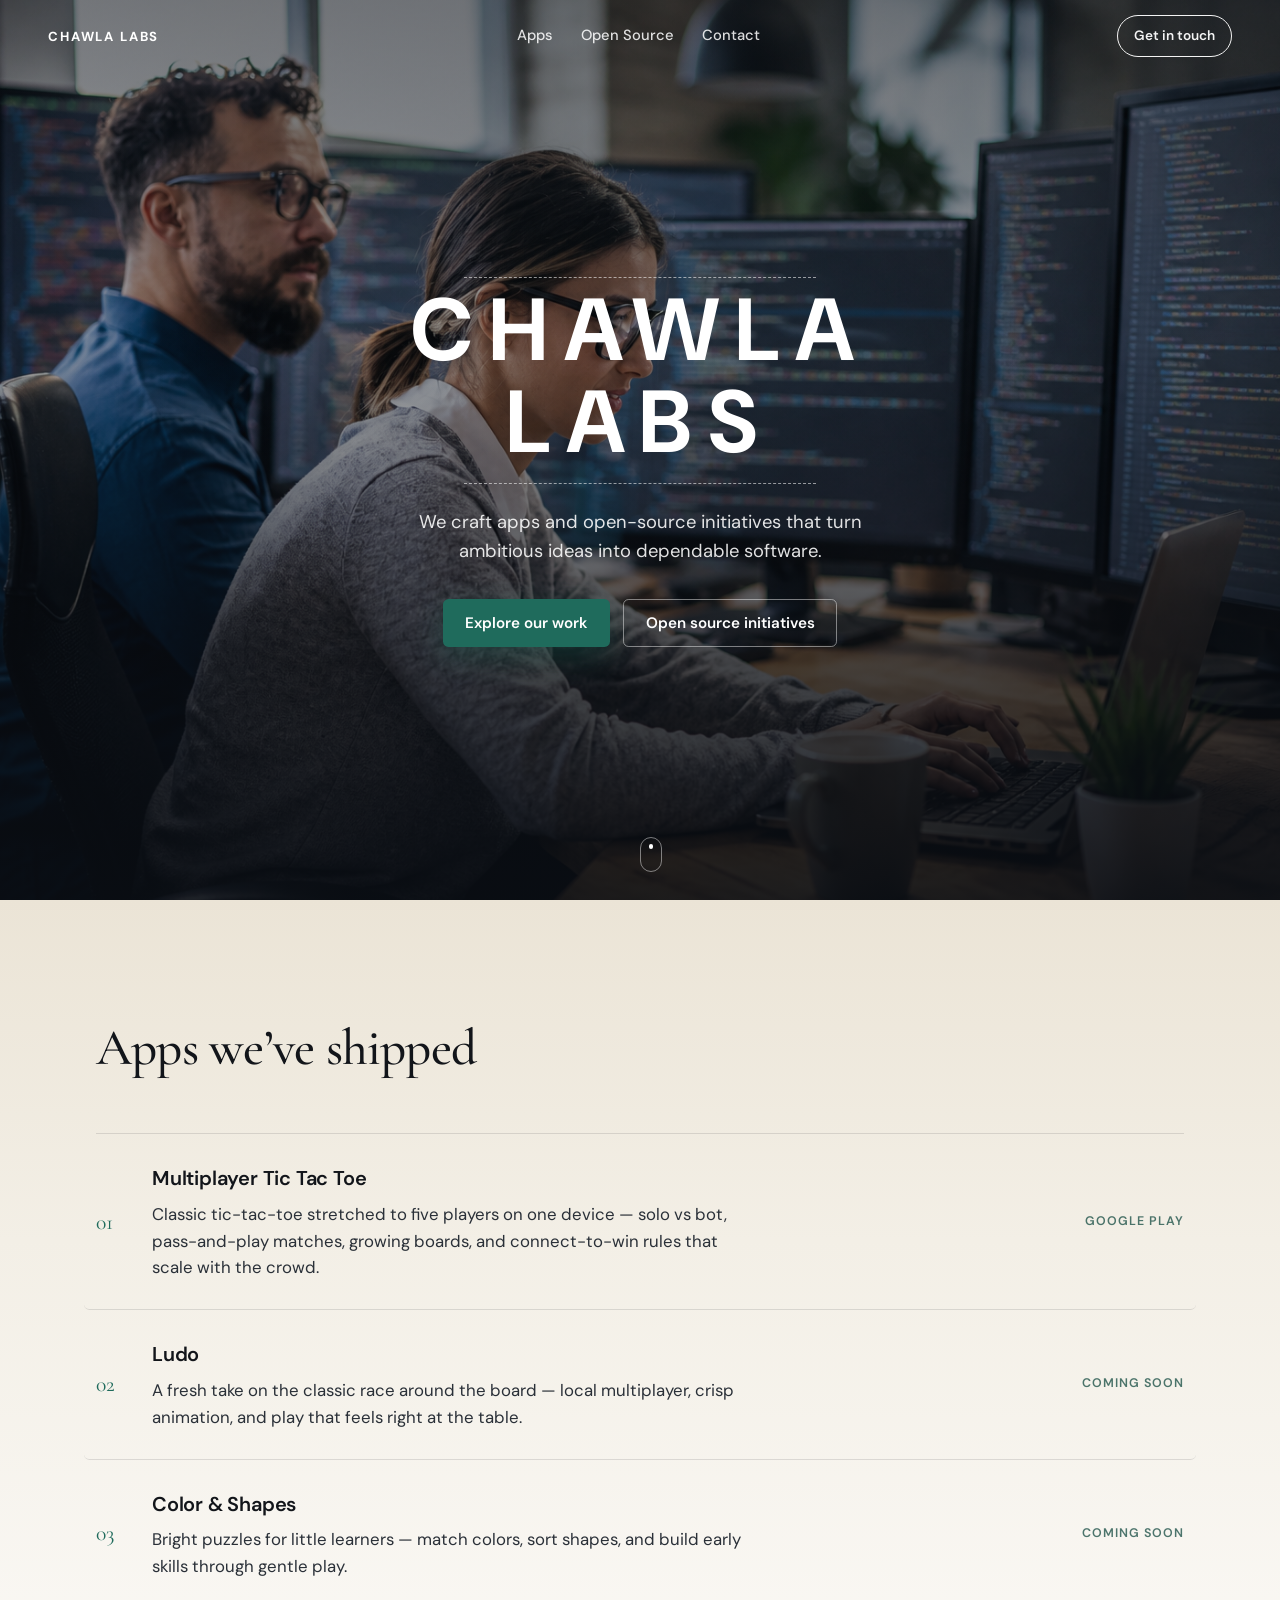
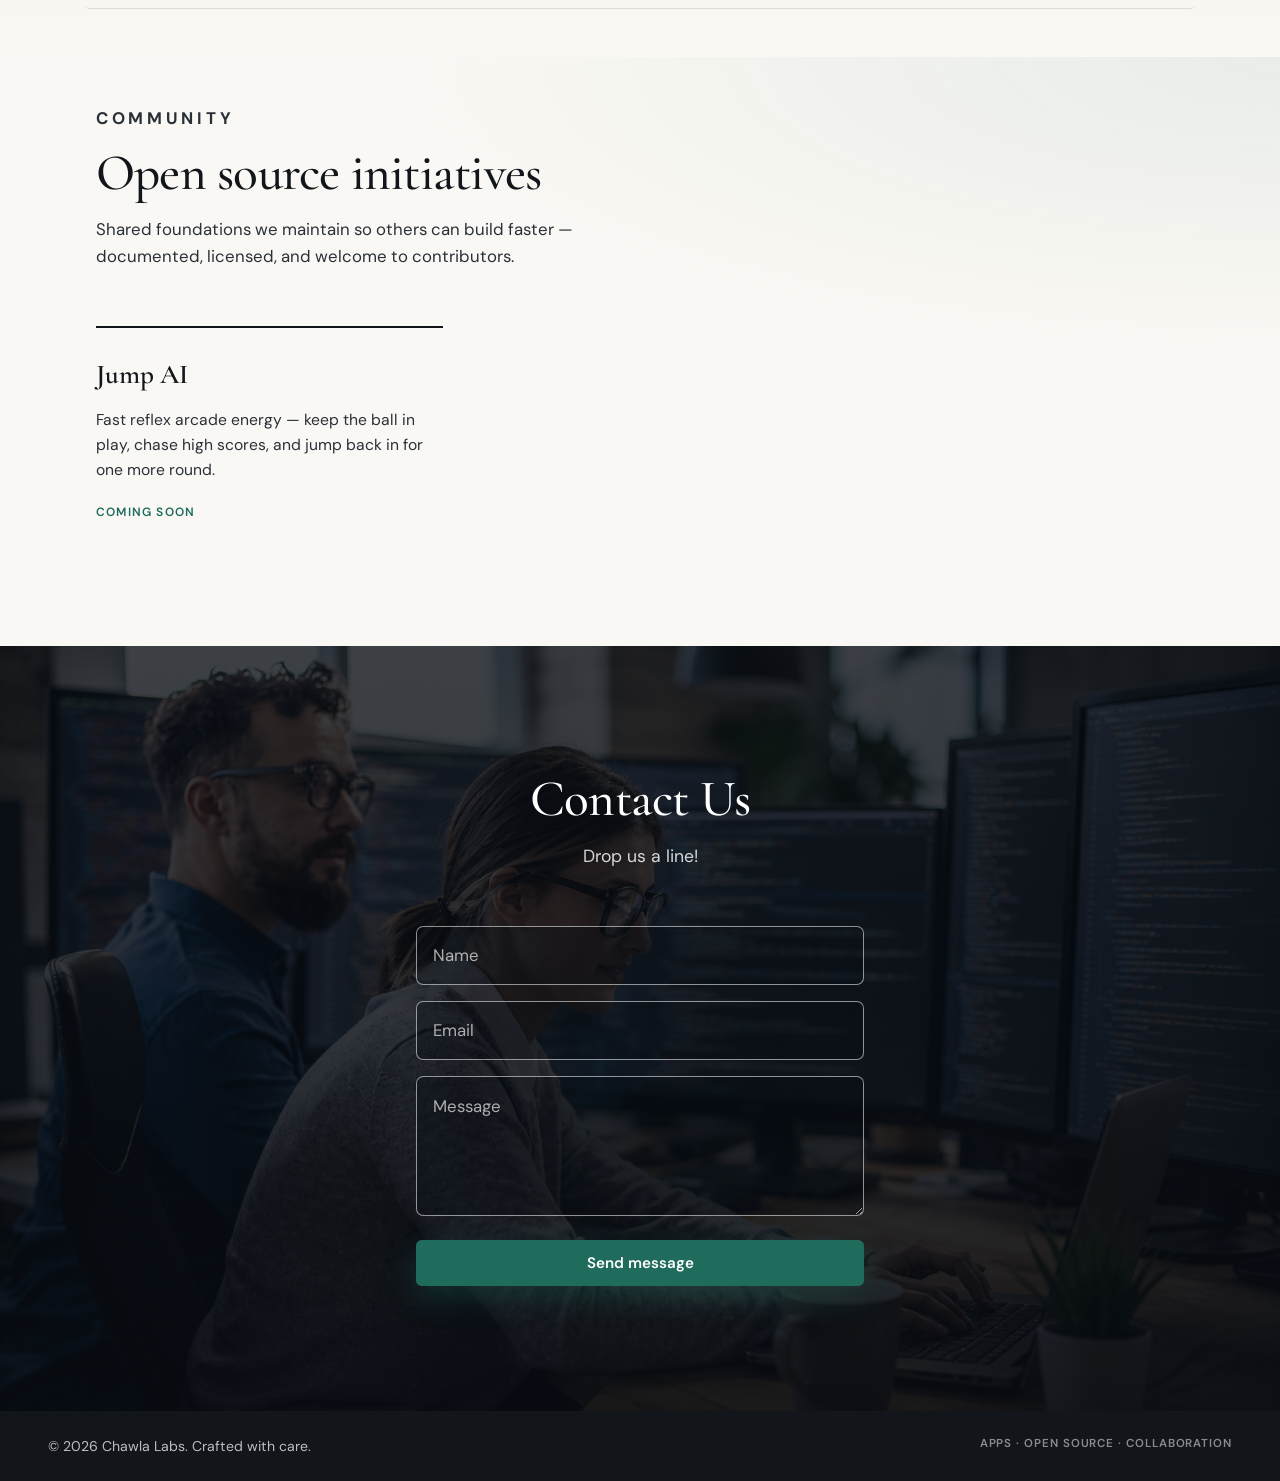
==== index.html @ fd910014 "added website" ====
<!DOCTYPE html>
<html lang="en">
  <head>
    <meta charset="UTF-8" />
    <meta name="viewport" content="width=device-width, initial-scale=1.0" />
    <title>Chawla Labs — Apps & Open Source</title>
    <meta
      name="description"
      content="Chawla Labs builds apps and open-source tools that help people innovate their digital future."
    />
    <link rel="preconnect" href="https://fonts.googleapis.com" />
    <link rel="preconnect" href="https://fonts.gstatic.com" crossorigin />
    <link
      href="https://fonts.googleapis.com/css2?family=Cormorant+Garamond:ital,wght@0,500;0,600;1,500&family=DM+Sans:opsz,wght@9..40,400;9..40,500;9..40,600;9..40,700&display=swap"
      rel="stylesheet"
    />
    <link rel="stylesheet" href="styles.css" />
  </head>
  <body>
    <a class="skip-link" href="#main">Skip to content</a>

    <header class="site-header" data-reveal>
      <a class="logo" href="#top">Chawla Labs</a>
      <nav class="nav" aria-label="Primary">
        <a href="#apps">Apps</a>
        <a href="#open-source">Open Source</a>
        <a href="#contact">Contact</a>
      </nav>
      <a class="nav-cta" href="#contact">Get in touch</a>
    </header>

    <main id="main">
      <section class="hero" id="top" aria-label="Introduction">
        <div class="hero-media" aria-hidden="true">
          <img
            src="assets/hero.png"
            alt=""
            width="2400"
            height="1600"
            fetchpriority="high"
          />
          <div class="hero-veil"></div>
        </div>

        <div class="hero-content">
          <h1 class="brand" data-reveal>Chawla Labs</h1>
          <p class="lede" data-reveal>
            We craft apps and open-source initiatives that turn ambitious ideas
            into dependable software.
          </p>
          <div class="hero-actions" data-reveal>
            <a class="btn btn-primary" href="#apps">Explore our work</a>
            <a class="btn btn-ghost" href="#open-source">Open source initiatives</a>
          </div>
        </div>

        <div class="scroll-cue" aria-hidden="true" data-reveal>
          <span></span>
        </div>
      </section>

      <section class="section apps" id="apps">
        <div class="section-inner">
          <header class="section-head" data-reveal>
            <h2>Apps we’ve shipped</h2>
          </header>

          <ul class="work-list">
            <li data-reveal>
              <a class="work-item work-item-link" href="apps/multiplayer-tic-tac-toe.html">
                <span class="work-index">01</span>
                <div class="work-body">
                  <h3>Multiplayer Tic Tac Toe</h3>
                  <p>
                    Classic tic-tac-toe stretched to five players on one device —
                    solo vs bot, pass-and-play matches, growing boards, and
                    connect-to-win rules that scale with the crowd.
                  </p>
                </div>
                <span class="work-meta">Google Play</span>
              </a>
            </li>
            <li data-reveal>
              <a class="work-item work-item-link" href="apps/ludo.html">
                <span class="work-index">02</span>
                <div class="work-body">
                  <h3>Ludo</h3>
                  <p>
                    A fresh take on the classic race around the board — local
                    multiplayer, crisp animation, and play that feels right at
                    the table.
                  </p>
                </div>
                <span class="work-meta">Coming soon</span>
              </a>
            </li>
            <li data-reveal>
              <a class="work-item work-item-link" href="apps/color-shapes.html">
                <span class="work-index">03</span>
                <div class="work-body">
                  <h3>Color &amp; Shapes</h3>
                  <p>
                    Bright puzzles for little learners — match colors, sort
                    shapes, and build early skills through gentle play.
                  </p>
                </div>
                <span class="work-meta">Coming soon</span>
              </a>
            </li>
          </ul>
        </div>
      </section>

      <section class="section open-source" id="open-source">
        <div class="section-inner">
          <header class="section-head" data-reveal>
            <p class="eyebrow">Community</p>
            <h2>Open source initiatives</h2>
            <p>
              Shared foundations we maintain so others can build faster —
              documented, licensed, and welcome to contributors.
            </p>
          </header>

          <ul class="oss-list">
            <li data-reveal>
              <a href="#contact" class="oss-link">
                <h3>Jump AI</h3>
                <p>
                  Fast reflex arcade energy — keep the ball in play, chase high
                  scores, and jump back in for one more round.
                </p>
                <span class="oss-tag">Coming soon</span>
              </a>
            </li>
          </ul>
        </div>
      </section>

      <section class="section contact" id="contact">
        <div class="contact-backdrop" aria-hidden="true">
          <img src="assets/hero.png" alt="" />
          <div class="contact-veil"></div>
        </div>

        <div class="section-inner contact-inner">
          <header class="section-head light" data-reveal>
            <h2>Contact Us</h2>
            <p>Drop us a line!</p>
          </header>

          <form class="contact-form" data-reveal novalidate>
            <label class="field">
              <span class="sr-only">Name</span>
              <input type="text" name="name" placeholder="Name" autocomplete="name" required />
            </label>
            <label class="field">
              <span class="sr-only">Email</span>
              <input
                type="email"
                name="email"
                placeholder="Email"
                autocomplete="email"
                required
              />
            </label>
            <label class="field">
              <span class="sr-only">Message</span>
              <textarea
                name="message"
                placeholder="Message"
                rows="4"
                required
              ></textarea>
            </label>
            <button type="submit" class="btn btn-primary btn-wide">
              Send message
            </button>
            <p class="form-status" role="status" aria-live="polite" hidden></p>
          </form>
        </div>
      </section>
    </main>

    <footer class="site-footer">
      <p>© <span id="year"></span> Chawla Labs. Crafted with care.</p>
      <p class="footer-note">Apps · Open Source · Collaboration</p>
    </footer>

    <script src="main.js" defer></script>
  </body>
</html>
---- styles.css ----
/* Chawla Labs — design tokens & layout */

:root {
  --ink: #12151a;
  --ink-soft: #2a3038;
  --paper: #f3efe6;
  --paper-muted: #e4ddd0;
  --foam: #faf8f4;
  --accent: #1f6b5c;
  --accent-deep: #134a40;
  --accent-glow: rgba(31, 107, 92, 0.35);
  --line: rgba(255, 255, 255, 0.55);
  --line-dark: rgba(18, 21, 26, 0.12);
  --white: #ffffff;
  --shadow: 0 24px 60px rgba(12, 16, 22, 0.28);

  --font-display: "Cormorant Garamond", "Times New Roman", serif;
  --font-sans: "DM Sans", "Segoe UI", sans-serif;

  --ease: cubic-bezier(0.22, 1, 0.36, 1);
  --header-h: 4.5rem;
  --max: 68rem;
}

*,
*::before,
*::after {
  box-sizing: border-box;
}

html {
  scroll-behavior: smooth;
}

body {
  margin: 0;
  font-family: var(--font-sans);
  font-size: 1.05rem;
  line-height: 1.6;
  color: var(--ink);
  background: var(--foam);
  -webkit-font-smoothing: antialiased;
  text-rendering: optimizeLegibility;
}

img {
  max-width: 100%;
  display: block;
}

a {
  color: inherit;
  text-decoration: none;
}

ul {
  list-style: none;
  margin: 0;
  padding: 0;
}

h1,
h2,
h3,
p {
  margin: 0;
}

.sr-only {
  position: absolute;
  width: 1px;
  height: 1px;
  padding: 0;
  margin: -1px;
  overflow: hidden;
  clip: rect(0, 0, 0, 0);
  white-space: nowrap;
  border: 0;
}

.skip-link {
  position: absolute;
  left: 1rem;
  top: -3rem;
  z-index: 100;
  padding: 0.6rem 1rem;
  background: var(--white);
  color: var(--ink);
  border-radius: 0.4rem;
  font-weight: 600;
}

.skip-link:focus {
  top: 1rem;
}

/* Header */

.site-header {
  position: fixed;
  inset: 0 0 auto;
  z-index: 40;
  display: flex;
  align-items: center;
  justify-content: space-between;
  gap: 1.5rem;
  height: var(--header-h);
  padding: 0 clamp(1.25rem, 4vw, 3rem);
  color: var(--white);
  transition: background 0.35s var(--ease), color 0.35s var(--ease),
    box-shadow 0.35s var(--ease), backdrop-filter 0.35s var(--ease);
}

.site-header.is-solid {
  background: rgba(250, 248, 244, 0.92);
  color: var(--ink);
  box-shadow: 0 1px 0 var(--line-dark);
  backdrop-filter: blur(12px);
}

.logo {
  font-weight: 700;
  letter-spacing: 0.14em;
  text-transform: uppercase;
  font-size: 0.82rem;
}

.nav {
  display: none;
  gap: 1.75rem;
  font-size: 0.92rem;
  font-weight: 500;
}

.nav a {
  opacity: 0.85;
  transition: opacity 0.2s var(--ease);
}

.nav a:hover,
.nav a:focus-visible {
  opacity: 1;
}

.nav-cta {
  font-size: 0.85rem;
  font-weight: 600;
  padding: 0.55rem 1rem;
  border: 1px solid currentColor;
  border-radius: 999px;
  opacity: 0.95;
  transition: background 0.25s var(--ease), color 0.25s var(--ease);
}

.site-header.is-solid .nav-cta:hover,
.nav-cta:hover {
  background: var(--accent);
  border-color: var(--accent);
  color: var(--white);
}

@media (min-width: 768px) {
  .nav {
    display: flex;
  }
}

/* Hero */

.hero {
  position: relative;
  min-height: 100svh;
  display: grid;
  place-items: center;
  color: var(--white);
  overflow: hidden;
  isolation: isolate;
}

.hero-media {
  position: absolute;
  inset: 0;
  z-index: -2;
}

.hero-media img {
  width: 100%;
  height: 100%;
  object-fit: cover;
  object-position: center 35%;
  transform: scale(1.04);
  animation: hero-drift 28s var(--ease) infinite alternate;
}

.hero-veil {
  position: absolute;
  inset: 0;
  background:
    linear-gradient(
      180deg,
      rgba(10, 14, 20, 0.55) 0%,
      rgba(10, 14, 20, 0.35) 38%,
      rgba(10, 14, 20, 0.72) 72%,
      rgba(10, 14, 20, 0.9) 100%
    ),
    radial-gradient(
      ellipse 80% 55% at 50% 20%,
      rgba(20, 40, 50, 0.15),
      transparent 70%
    );
}

.hero-content {
  width: min(100% - 2.5rem, 42rem);
  text-align: center;
  padding: calc(var(--header-h) + 2rem) 0 5rem;
}

.brand {
  font-family: var(--font-sans);
  font-size: clamp(2.8rem, 9vw, 5.5rem);
  font-weight: 700;
  letter-spacing: 0.18em;
  text-transform: uppercase;
  line-height: 1.05;
  margin-bottom: 1.5rem;
  position: relative;
  display: inline-block;
  padding: 0.45rem 0 0.95rem;
}

.brand::before,
.brand::after {
  content: "";
  position: absolute;
  left: 50%;
  width: min(100%, 22rem);
  height: 1px;
  border-top: 1px dashed var(--line);
  transform: translateX(-50%);
}

.brand::before {
  top: 0;
}

.brand::after {
  bottom: 0;
}

.lede {
  max-width: 32rem;
  margin: 0 auto 2rem;
  font-size: clamp(1rem, 2vw, 1.15rem);
  color: rgba(255, 255, 255, 0.88);
  font-weight: 400;
}

.hero-actions {
  display: flex;
  flex-wrap: wrap;
  gap: 0.85rem;
  justify-content: center;
}

.btn {
  display: inline-flex;
  align-items: center;
  justify-content: center;
  gap: 0.5rem;
  min-height: 2.85rem;
  padding: 0.7rem 1.35rem;
  border-radius: 0.35rem;
  font-family: inherit;
  font-size: 0.95rem;
  font-weight: 600;
  border: 1px solid transparent;
  cursor: pointer;
  transition: transform 0.25s var(--ease), background 0.25s var(--ease),
    border-color 0.25s var(--ease), color 0.25s var(--ease),
    box-shadow 0.25s var(--ease);
}

.btn:hover {
  transform: translateY(-1px);
}

.btn:focus-visible {
  outline: 2px solid var(--white);
  outline-offset: 3px;
}

.btn-primary {
  background: var(--accent);
  color: var(--white);
  box-shadow: 0 10px 30px var(--accent-glow);
}

.btn-primary:hover {
  background: var(--accent-deep);
}

.btn-ghost {
  background: transparent;
  color: var(--white);
  border-color: rgba(255, 255, 255, 0.45);
}

.btn-ghost:hover {
  background: rgba(255, 255, 255, 0.1);
  border-color: rgba(255, 255, 255, 0.8);
}

.btn-ghost-ink {
  color: var(--ink);
  border-color: var(--line-dark);
}

.btn-ghost-ink:hover {
  background: rgba(18, 21, 26, 0.05);
  border-color: var(--ink);
}

.btn-wide {
  width: 100%;
}

.scroll-cue {
  position: absolute;
  bottom: 1.75rem;
  left: 50%;
  transform: translateX(-50%);
  width: 1.4rem;
  height: 2.2rem;
  border: 1px solid rgba(255, 255, 255, 0.45);
  border-radius: 999px;
}

.scroll-cue span {
  display: block;
  width: 0.28rem;
  height: 0.28rem;
  margin: 0.4rem auto 0;
  border-radius: 50%;
  background: var(--white);
  animation: cue-fall 1.8s var(--ease) infinite;
}

/* Sections */

.section {
  padding: clamp(4.5rem, 10vw, 7.5rem) 0;
  position: relative;
}

.section-inner {
  width: min(100% - 2.5rem, var(--max));
  margin-inline: auto;
}

.section-head {
  max-width: 36rem;
  margin-bottom: clamp(2.5rem, 5vw, 3.5rem);
}

.section-head.light {
  color: var(--white);
  text-align: center;
  margin-inline: auto;
}

.eyebrow {
  font-size: 0.78rem;
  font-weight: 700;
  letter-spacing: 0.22em;
  text-transform: uppercase;
  color: var(--accent);
  margin-bottom: 0.85rem;
}

.section-head h2 {
  font-family: var(--font-display);
  font-weight: 500;
  font-size: clamp(2.2rem, 4.5vw, 3.2rem);
  line-height: 1.12;
  letter-spacing: -0.015em;
  margin-bottom: 0.85rem;
}

.section-head p {
  color: var(--ink-soft);
  font-size: 1.05rem;
}

.section-head.light p {
  color: rgba(255, 255, 255, 0.82);
  font-size: 1.1rem;
}

/* Apps */

.apps {
  background:
    linear-gradient(180deg, #ebe4d6 0%, var(--paper) 45%, var(--foam) 100%);
  padding-bottom: clamp(2rem, 4vw, 3rem);
}

.work-list {
  display: grid;
  gap: 0;
  border-top: 1px solid var(--line-dark);
}

.work-item {
  display: grid;
  grid-template-columns: auto 1fr;
  gap: 1rem 1.5rem;
  align-items: start;
  padding: 1.75rem 0;
  border-bottom: 1px solid var(--line-dark);
  transition: background 0.3s var(--ease);
}

a.work-item-link {
  color: inherit;
  text-decoration: none;
  cursor: pointer;
  border-radius: 0.35rem;
  margin: 0 -0.75rem;
  padding-inline: 0.75rem;
}

a.work-item-link:hover,
a.work-item-link:focus-visible {
  background: rgba(255, 255, 255, 0.45);
}

a.work-item-link:focus-visible {
  outline: 2px solid var(--accent);
  outline-offset: 2px;
}

a.work-item-link:hover h3,
a.work-item-link:focus-visible h3 {
  color: var(--accent-deep);
}

.work-item:hover {
  background: rgba(255, 255, 255, 0.35);
}

a.work-item-link:hover {
  background: rgba(255, 255, 255, 0.45);
}

.work-index {
  font-family: var(--font-display);
  font-size: 1.35rem;
  color: var(--accent);
  line-height: 1.4;
  min-width: 2rem;
}

.work-body h3 {
  font-size: 1.25rem;
  font-weight: 600;
  margin-bottom: 0.4rem;
  letter-spacing: -0.01em;
  transition: color 0.2s var(--ease);
}

.work-body p {
  color: var(--ink-soft);
  max-width: 38rem;
}

.work-meta {
  grid-column: 2;
  font-size: 0.78rem;
  font-weight: 600;
  letter-spacing: 0.08em;
  text-transform: uppercase;
  color: var(--accent-deep);
  opacity: 0.75;
}

.work-meta-link {
  opacity: 1;
  transition: color 0.2s var(--ease), opacity 0.2s var(--ease);
}

.work-meta-link:hover,
.work-meta-link:focus-visible {
  color: var(--accent);
}

@media (min-width: 720px) {
  .work-item {
    grid-template-columns: auto 1fr auto;
    align-items: center;
  }

  .work-meta {
    grid-column: auto;
  }
}

/* Open source */

.open-source {
  background:
    radial-gradient(ellipse 70% 50% at 100% 0%, rgba(31, 107, 92, 0.08), transparent),
    var(--foam);
  padding-top: clamp(2rem, 4vw, 3rem);
}

.oss-list {
  display: grid;
  gap: 1.25rem;
}

@media (min-width: 800px) {
  .oss-list {
    grid-template-columns: repeat(3, 1fr);
    gap: 1.5rem;
  }
}

.oss-link {
  display: flex;
  flex-direction: column;
  height: 100%;
  padding: 1.6rem 0 0.25rem;
  border-top: 2px solid var(--ink);
  transition: border-color 0.25s var(--ease), transform 0.25s var(--ease);
}

.oss-link:hover,
.oss-link:focus-visible {
  border-color: var(--accent);
  transform: translateY(-3px);
}

.oss-link h3 {
  font-family: var(--font-display);
  font-size: 1.7rem;
  font-weight: 600;
  margin-bottom: 0.65rem;
}

.oss-link p {
  color: var(--ink-soft);
  flex: 1;
  margin-bottom: 1.25rem;
  font-size: 0.98rem;
}

.oss-tag {
  font-size: 0.75rem;
  font-weight: 600;
  letter-spacing: 0.1em;
  text-transform: uppercase;
  color: var(--accent);
}

/* Contact */

.contact {
  padding: 0;
  min-height: 85svh;
  display: grid;
  place-items: center;
  color: var(--white);
  overflow: hidden;
}

.contact-backdrop {
  position: absolute;
  inset: 0;
  z-index: -1;
}

.contact-backdrop img {
  width: 100%;
  height: 100%;
  object-fit: cover;
  object-position: center 60%;
  filter: saturate(0.9);
}

.contact-veil {
  position: absolute;
  inset: 0;
  background: linear-gradient(
    180deg,
    rgba(8, 12, 18, 0.78) 0%,
    rgba(8, 12, 18, 0.82) 50%,
    rgba(8, 12, 18, 0.9) 100%
  );
}

.contact-inner {
  width: min(100% - 2.5rem, 28rem);
  padding: clamp(5rem, 12vw, 7rem) 0;
}

.contact-form {
  display: grid;
  gap: 1rem;
}

.field input,
.field textarea {
  width: 100%;
  padding: 0.95rem 1rem;
  font: inherit;
  color: var(--white);
  background: rgba(8, 12, 18, 0.35);
  border: 1px solid rgba(255, 255, 255, 0.55);
  border-radius: 0.45rem;
  transition: border-color 0.2s var(--ease), background 0.2s var(--ease);
}

.field input::placeholder,
.field textarea::placeholder {
  color: rgba(255, 255, 255, 0.65);
}

.field input:focus,
.field textarea:focus {
  outline: none;
  border-color: var(--white);
  background: rgba(8, 12, 18, 0.5);
}

.field textarea {
  resize: vertical;
  min-height: 7rem;
}

.form-status {
  text-align: center;
  font-size: 0.95rem;
  color: rgba(255, 255, 255, 0.9);
}

.form-status.is-visible {
  display: block;
}

/* Footer */

.site-footer {
  display: flex;
  flex-wrap: wrap;
  justify-content: space-between;
  gap: 0.75rem 1.5rem;
  padding: 1.5rem clamp(1.25rem, 4vw, 3rem);
  background: var(--ink);
  color: rgba(255, 255, 255, 0.72);
  font-size: 0.88rem;
}

.footer-note {
  letter-spacing: 0.08em;
  text-transform: uppercase;
  font-size: 0.72rem;
  font-weight: 600;
  opacity: 0.7;
}

/* Motion */

[data-reveal] {
  opacity: 0;
  transform: translateY(1.1rem);
  transition: opacity 0.8s var(--ease), transform 0.8s var(--ease);
}

[data-reveal].is-visible {
  opacity: 1;
  transform: none;
}

.hero [data-reveal]:nth-child(1) {
  transition-delay: 0.05s;
}
.hero [data-reveal]:nth-child(2) {
  transition-delay: 0.18s;
}
.hero [data-reveal]:nth-child(3) {
  transition-delay: 0.3s;
}
.hero [data-reveal]:nth-child(4) {
  transition-delay: 0.42s;
}

.work-list > li[data-reveal].is-visible:nth-child(1) {
  transition-delay: 0.05s;
}
.work-list > li[data-reveal].is-visible:nth-child(2) {
  transition-delay: 0.12s;
}
.work-list > li[data-reveal].is-visible:nth-child(3) {
  transition-delay: 0.2s;
}
.work-list > li[data-reveal].is-visible:nth-child(4) {
  transition-delay: 0.28s;
}

.oss-list li[data-reveal].is-visible:nth-child(1) {
  transition-delay: 0.05s;
}
.oss-list li[data-reveal].is-visible:nth-child(2) {
  transition-delay: 0.12s;
}
.oss-list li[data-reveal].is-visible:nth-child(3) {
  transition-delay: 0.2s;
}

@keyframes hero-drift {
  from {
    transform: scale(1.04) translate3d(0, 0, 0);
  }
  to {
    transform: scale(1.1) translate3d(0, -1.5%, 0);
  }
}

@keyframes cue-fall {
  0% {
    opacity: 1;
    transform: translateY(0);
  }
  70% {
    opacity: 0;
    transform: translateY(0.85rem);
  }
  100% {
    opacity: 0;
    transform: translateY(0.85rem);
  }
}

@media (prefers-reduced-motion: reduce) {
  html {
    scroll-behavior: auto;
  }

  *,
  *::before,
  *::after {
    animation-duration: 0.01ms !important;
    animation-iteration-count: 1 !important;
    transition-duration: 0.01ms !important;
  }

  [data-reveal] {
    opacity: 1;
    transform: none;
  }

  .hero-media img {
    transform: none;
  }
}

/* App detail pages */

body.page-app {
  background: var(--foam);
}

body.page-app .site-header {
  background: rgba(250, 248, 244, 0.94);
  color: var(--ink);
  box-shadow: 0 1px 0 var(--line-dark);
  backdrop-filter: blur(12px);
}

.app-page {
  padding: calc(var(--header-h) + 3rem) 0 5rem;
}

.app-page-inner {
  width: min(100% - 2.5rem, 44rem);
  margin-inline: auto;
}

.app-crumb {
  font-size: 0.85rem;
  font-weight: 500;
  color: var(--ink-soft);
  margin-bottom: 1.75rem;
}

.app-crumb a {
  color: var(--accent-deep);
  text-decoration: underline;
  text-underline-offset: 0.15em;
  text-decoration-color: transparent;
  transition: text-decoration-color 0.2s var(--ease);
}

.app-crumb a:hover,
.app-crumb a:focus-visible {
  text-decoration-color: currentColor;
}

.app-status {
  display: inline-block;
  font-size: 0.75rem;
  font-weight: 700;
  letter-spacing: 0.12em;
  text-transform: uppercase;
  color: var(--accent);
  margin-bottom: 0.85rem;
}

.app-page h1 {
  font-family: var(--font-display);
  font-weight: 600;
  font-size: clamp(2.4rem, 5vw, 3.4rem);
  line-height: 1.1;
  letter-spacing: -0.02em;
  margin-bottom: 0.85rem;
}

.app-lead {
  font-size: 1.15rem;
  color: var(--ink-soft);
  max-width: 36rem;
  margin-bottom: 1.75rem;
}

.app-actions {
  display: flex;
  flex-wrap: wrap;
  gap: 0.75rem;
  margin-bottom: 3rem;
}

.app-page .btn-primary:focus-visible {
  outline-color: var(--accent);
}

.app-block {
  margin-bottom: 2.5rem;
  padding-top: 2rem;
  border-top: 1px solid var(--line-dark);
}

.app-block h2 {
  font-family: var(--font-display);
  font-size: 1.7rem;
  font-weight: 600;
  margin-bottom: 1rem;
}

.app-block p {
  color: var(--ink-soft);
  margin-bottom: 0.85rem;
}

.app-features {
  display: grid;
  gap: 0.85rem;
  padding: 0;
  margin: 0;
  list-style: none;
}

.app-features li {
  padding-left: 1.15rem;
  position: relative;
  color: var(--ink-soft);
}

.app-features li::before {
  content: "";
  position: absolute;
  left: 0;
  top: 0.65em;
  width: 0.4rem;
  height: 0.4rem;
  border-radius: 50%;
  background: var(--accent);
}

.app-table {
  width: 100%;
  border-collapse: collapse;
  font-size: 0.95rem;
  margin-top: 0.5rem;
}

.app-table th,
.app-table td {
  text-align: left;
  padding: 0.7rem 0.65rem;
  border-bottom: 1px solid var(--line-dark);
}

.app-table th {
  font-size: 0.75rem;
  letter-spacing: 0.08em;
  text-transform: uppercase;
  color: var(--accent-deep);
}

.app-table td {
  color: var(--ink-soft);
}

.app-back {
  margin-top: 1rem;
}
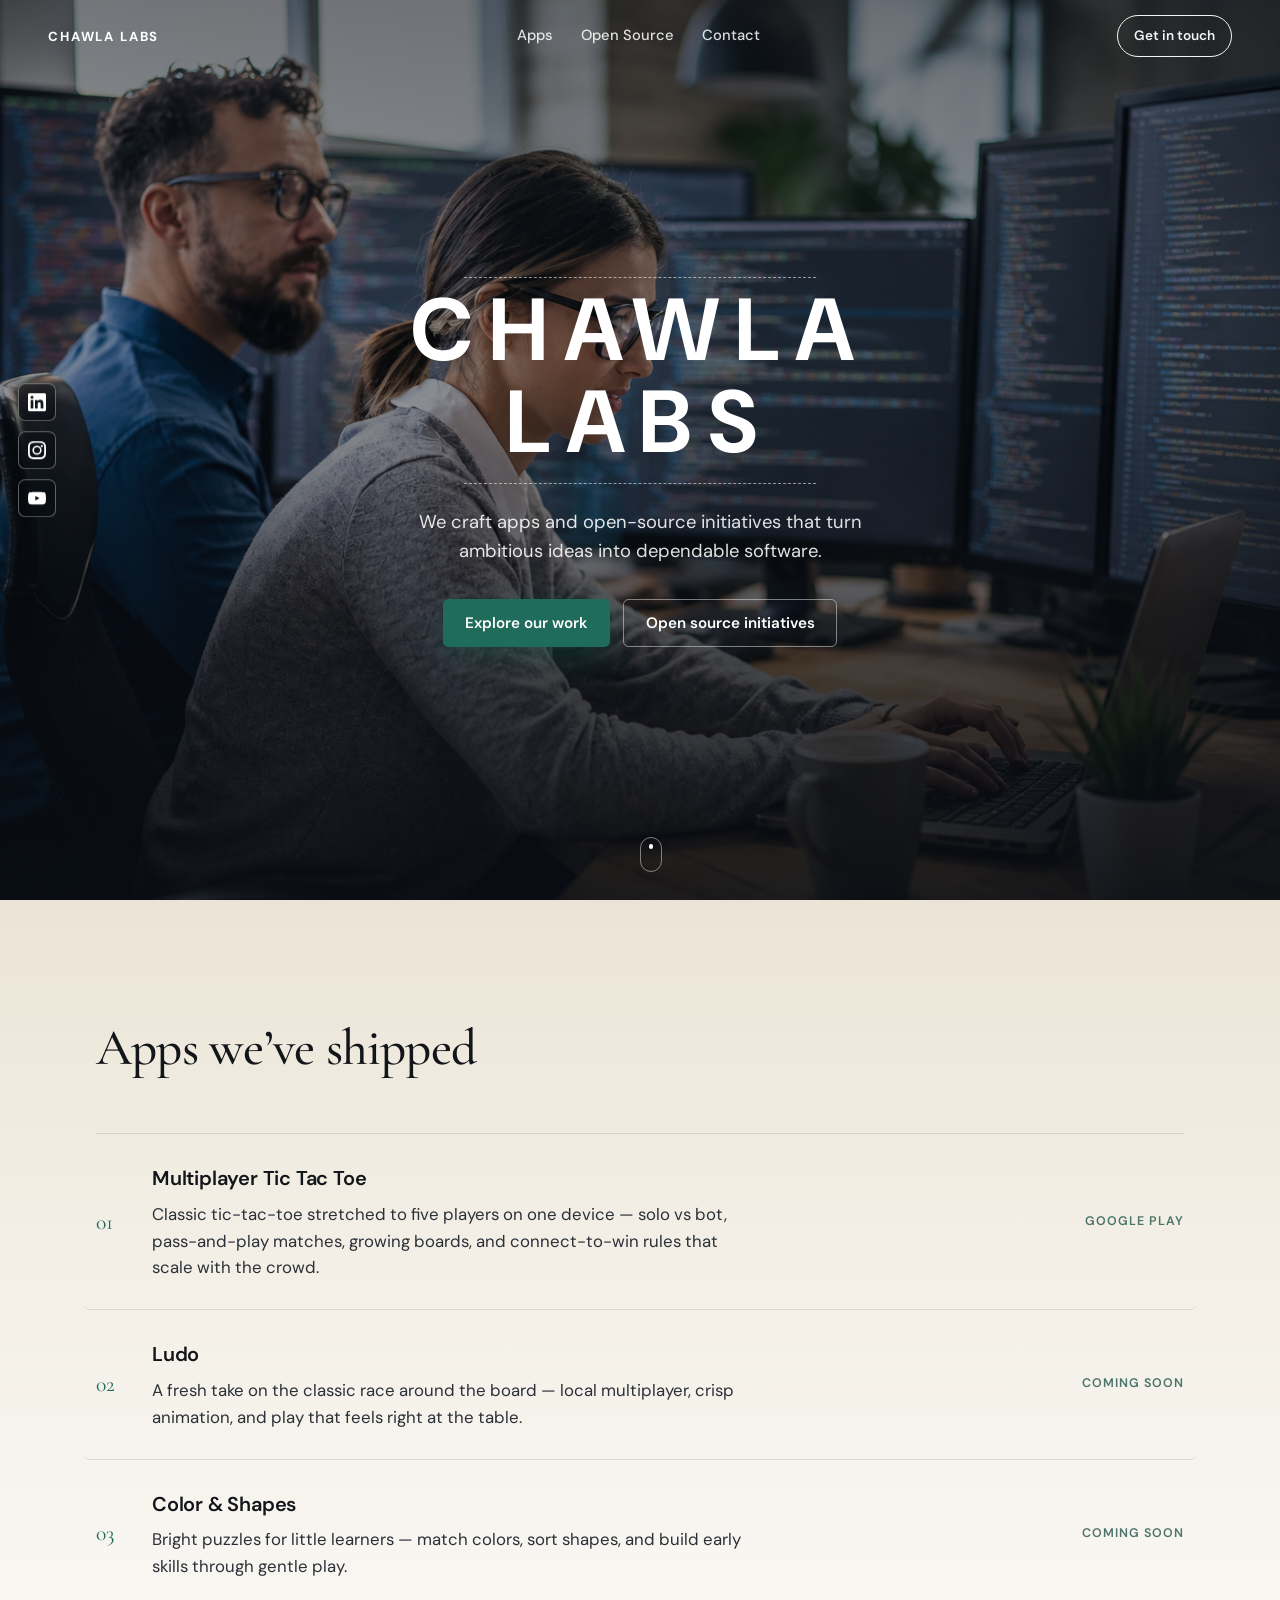
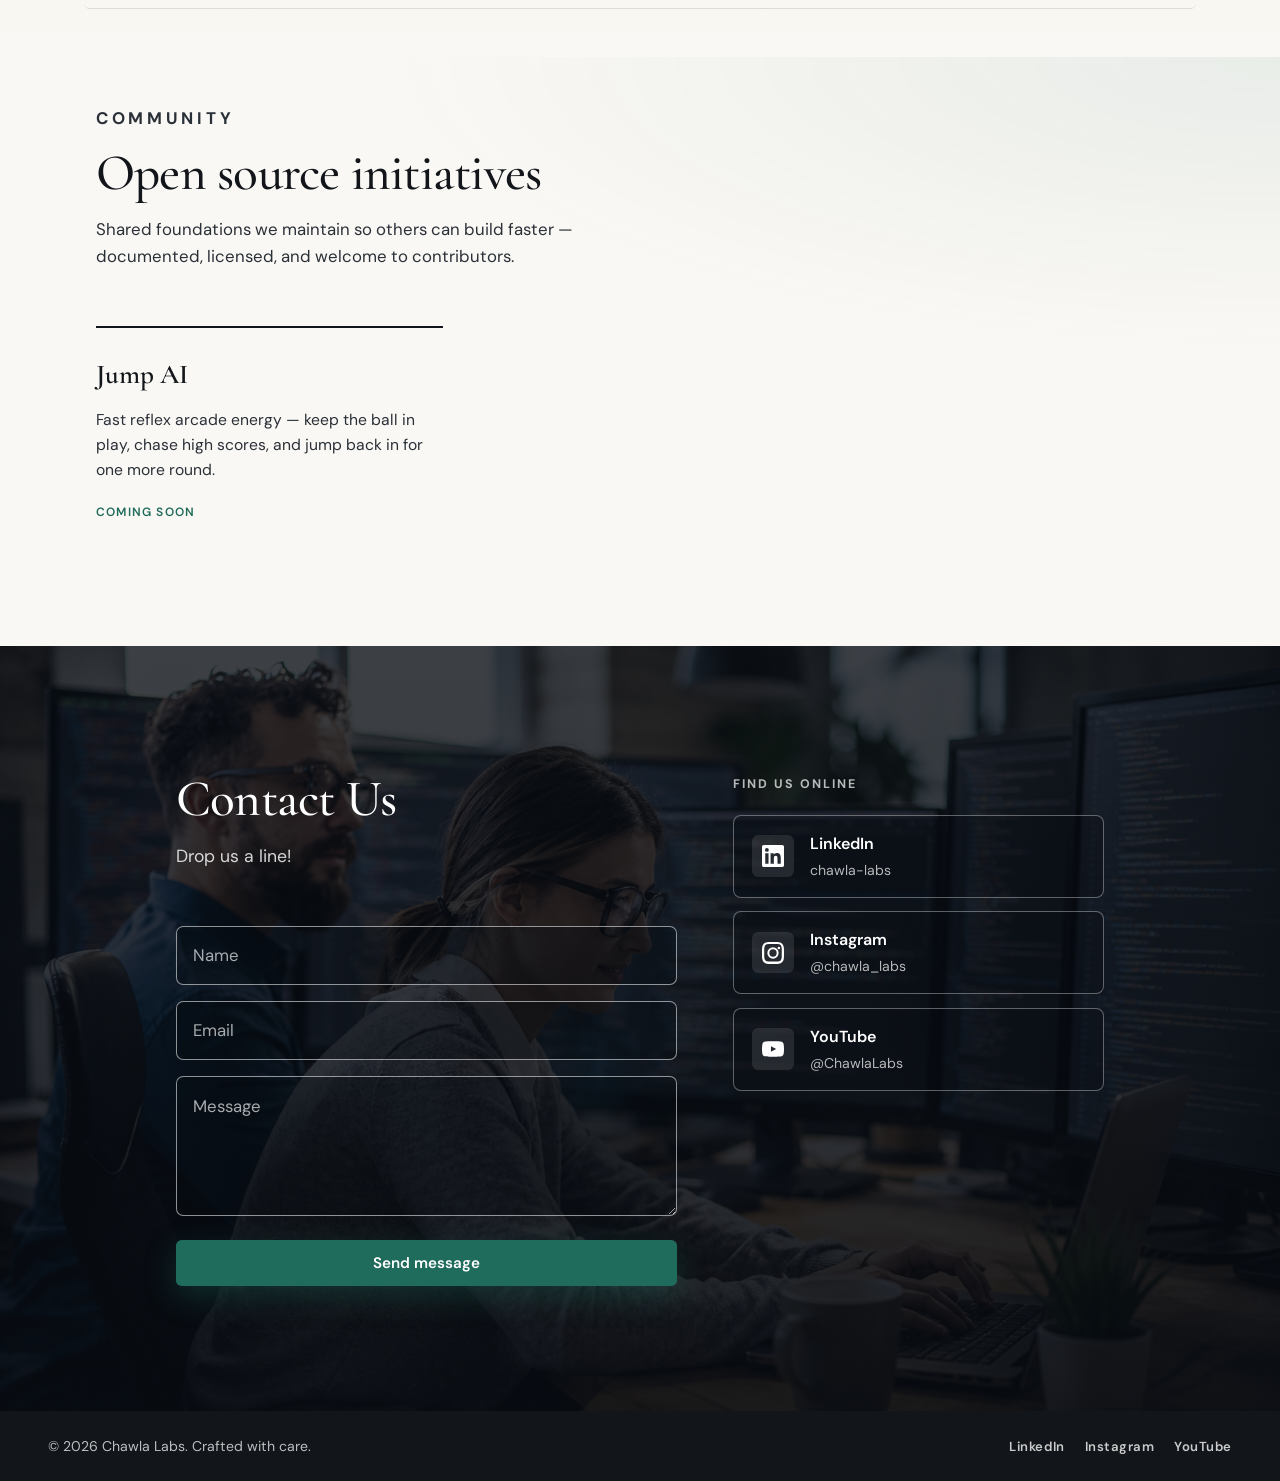
==== commit ed9b3106: "added SM" ====
--- a/index.html
+++ b/index.html
@@ -28,6 +28,42 @@
       </nav>
       <a class="nav-cta" href="#contact">Get in touch</a>
     </header>
+
+    <nav class="social-rail" aria-label="Social media">
+      <a
+        href="https://www.linkedin.com/company/chawla-labs"
+        target="_blank"
+        rel="noopener noreferrer"
+        title="LinkedIn"
+      >
+        <span class="sr-only">LinkedIn</span>
+        <svg viewBox="0 0 24 24" width="18" height="18" fill="currentColor" aria-hidden="true">
+          <path d="M20.45 20.45h-3.55v-5.57c0-1.33-.02-3.04-1.85-3.04-1.85 0-2.14 1.45-2.14 2.94v5.67H9.35V9h3.41v1.56h.05c.48-.9 1.64-1.85 3.37-1.85 3.6 0 4.27 2.37 4.27 5.46v6.28zM5.34 7.43a2.06 2.06 0 1 1 0-4.12 2.06 2.06 0 0 1 0 4.12zM7.12 20.45H3.56V9h3.56v11.45zM22 0H2C.9 0 0 .9 0 2v20c0 1.1.9 2 2 2h20c1.1 0 2-.9 2-2V2c0-1.1-.9-2-2-2z"/>
+        </svg>
+      </a>
+      <a
+        href="https://www.instagram.com/chawla_labs/"
+        target="_blank"
+        rel="noopener noreferrer"
+        title="Instagram"
+      >
+        <span class="sr-only">Instagram</span>
+        <svg viewBox="0 0 24 24" width="18" height="18" fill="currentColor" aria-hidden="true">
+          <path d="M12 2.16c3.2 0 3.58.01 4.85.07 3.12.14 4.51 1.56 4.65 4.65.06 1.27.07 1.65.07 4.85s-.01 3.58-.07 4.85c-.14 3.09-1.53 4.5-4.65 4.65-1.27.06-1.65.07-4.85.07s-3.58-.01-4.85-.07c-3.12-.14-4.51-1.56-4.65-4.65-.06-1.27-.07-1.65-.07-4.85s.01-3.58.07-4.85C2.64 3.79 4.03 2.37 7.15 2.23 8.42 2.17 8.8 2.16 12 2.16M12 0C8.74 0 8.33.01 7.05.07 2.7.27.27 2.69.07 7.05.01 8.33 0 8.74 0 12s.01 3.67.07 4.95c.2 4.36 2.62 6.78 6.98 6.98C8.33 23.99 8.74 24 12 24s3.67-.01 4.95-.07c4.35-.2 6.78-2.62 6.98-6.98.06-1.28.07-1.69.07-4.95s-.01-3.67-.07-4.95C23.73 2.69 21.31.27 16.95.07 15.67.01 15.26 0 12 0zm0 5.84A6.16 6.16 0 1 0 18.16 12 6.16 6.16 0 0 0 12 5.84zM12 16a4 4 0 1 1 0-8 4 4 0 0 1 0 8zm6.41-10.85a1.44 1.44 0 1 0 0 2.88 1.44 1.44 0 0 0 0-2.88z"/>
+        </svg>
+      </a>
+      <a
+        href="https://www.youtube.com/@ChawlaLabs"
+        target="_blank"
+        rel="noopener noreferrer"
+        title="YouTube"
+      >
+        <span class="sr-only">YouTube</span>
+        <svg viewBox="0 0 24 24" width="18" height="18" fill="currentColor" aria-hidden="true">
+          <path d="M23.5 6.19a3.02 3.02 0 0 0-2.12-2.14C19.54 3.55 12 3.55 12 3.55s-7.54 0-9.38.5A3.02 3.02 0 0 0 .5 6.19 31.6 31.6 0 0 0 0 12a31.6 31.6 0 0 0 .5 5.81 3.02 3.02 0 0 0 2.12 2.14c1.84.5 9.38.5 9.38.5s7.54 0 9.38-.5a3.02 3.02 0 0 0 2.12-2.14A31.6 31.6 0 0 0 24 12a31.6 31.6 0 0 0-.5-5.81zM9.75 15.02V8.98L15.5 12l-5.75 3.02z"/>
+        </svg>
+      </a>
+    </nav>
 
     <main id="main">
       <section class="hero" id="top" aria-label="Introduction">
@@ -144,47 +180,122 @@
         </div>
 
         <div class="section-inner contact-inner">
-          <header class="section-head light" data-reveal>
-            <h2>Contact Us</h2>
-            <p>Drop us a line!</p>
-          </header>
-
-          <form class="contact-form" data-reveal novalidate>
-            <label class="field">
-              <span class="sr-only">Name</span>
-              <input type="text" name="name" placeholder="Name" autocomplete="name" required />
-            </label>
-            <label class="field">
-              <span class="sr-only">Email</span>
-              <input
-                type="email"
-                name="email"
-                placeholder="Email"
-                autocomplete="email"
-                required
-              />
-            </label>
-            <label class="field">
-              <span class="sr-only">Message</span>
-              <textarea
-                name="message"
-                placeholder="Message"
-                rows="4"
-                required
-              ></textarea>
-            </label>
-            <button type="submit" class="btn btn-primary btn-wide">
-              Send message
-            </button>
-            <p class="form-status" role="status" aria-live="polite" hidden></p>
-          </form>
+          <div class="contact-copy" data-reveal>
+            <header class="section-head light">
+              <h2>Contact Us</h2>
+              <p>Drop us a line!</p>
+            </header>
+
+            <form class="contact-form" novalidate>
+              <label class="field">
+                <span class="sr-only">Name</span>
+                <input type="text" name="name" placeholder="Name" autocomplete="name" required />
+              </label>
+              <label class="field">
+                <span class="sr-only">Email</span>
+                <input
+                  type="email"
+                  name="email"
+                  placeholder="Email"
+                  autocomplete="email"
+                  required
+                />
+              </label>
+              <label class="field">
+                <span class="sr-only">Message</span>
+                <textarea
+                  name="message"
+                  placeholder="Message"
+                  rows="4"
+                  required
+                ></textarea>
+              </label>
+              <button type="submit" class="btn btn-primary btn-wide">
+                Send message
+              </button>
+              <p class="form-status" role="status" aria-live="polite" hidden></p>
+            </form>
+          </div>
+
+          <aside class="contact-social" data-reveal aria-label="Social media">
+            <p class="contact-social-label">Find us online</p>
+            <ul class="contact-social-list">
+              <li>
+                <a
+                  href="https://www.linkedin.com/company/chawla-labs"
+                  target="_blank"
+                  rel="noopener noreferrer"
+                >
+                  <span class="social-icon" aria-hidden="true">
+                    <svg viewBox="0 0 24 24" width="22" height="22" fill="currentColor">
+                      <path d="M20.45 20.45h-3.55v-5.57c0-1.33-.02-3.04-1.85-3.04-1.85 0-2.14 1.45-2.14 2.94v5.67H9.35V9h3.41v1.56h.05c.48-.9 1.64-1.85 3.37-1.85 3.6 0 4.27 2.37 4.27 5.46v6.28zM5.34 7.43a2.06 2.06 0 1 1 0-4.12 2.06 2.06 0 0 1 0 4.12zM7.12 20.45H3.56V9h3.56v11.45zM22 0H2C.9 0 0 .9 0 2v20c0 1.1.9 2 2 2h20c1.1 0 2-.9 2-2V2c0-1.1-.9-2-2-2z"/>
+                    </svg>
+                  </span>
+                  <span class="social-text">
+                    <strong>LinkedIn</strong>
+                    <span>chawla-labs</span>
+                  </span>
+                </a>
+              </li>
+              <li>
+                <a
+                  href="https://www.instagram.com/chawla_labs/"
+                  target="_blank"
+                  rel="noopener noreferrer"
+                >
+                  <span class="social-icon" aria-hidden="true">
+                    <svg viewBox="0 0 24 24" width="22" height="22" fill="currentColor">
+                      <path d="M12 2.16c3.2 0 3.58.01 4.85.07 3.12.14 4.51 1.56 4.65 4.65.06 1.27.07 1.65.07 4.85s-.01 3.58-.07 4.85c-.14 3.09-1.53 4.5-4.65 4.65-1.27.06-1.65.07-4.85.07s-3.58-.01-4.85-.07c-3.12-.14-4.51-1.56-4.65-4.65-.06-1.27-.07-1.65-.07-4.85s.01-3.58.07-4.85C2.64 3.79 4.03 2.37 7.15 2.23 8.42 2.17 8.8 2.16 12 2.16M12 0C8.74 0 8.33.01 7.05.07 2.7.27.27 2.69.07 7.05.01 8.33 0 8.74 0 12s.01 3.67.07 4.95c.2 4.36 2.62 6.78 6.98 6.98C8.33 23.99 8.74 24 12 24s3.67-.01 4.95-.07c4.35-.2 6.78-2.62 6.98-6.98.06-1.28.07-1.69.07-4.95s-.01-3.67-.07-4.95C23.73 2.69 21.31.27 16.95.07 15.67.01 15.26 0 12 0zm0 5.84A6.16 6.16 0 1 0 18.16 12 6.16 6.16 0 0 0 12 5.84zM12 16a4 4 0 1 1 0-8 4 4 0 0 1 0 8zm6.41-10.85a1.44 1.44 0 1 0 0 2.88 1.44 1.44 0 0 0 0-2.88z"/>
+                    </svg>
+                  </span>
+                  <span class="social-text">
+                    <strong>Instagram</strong>
+                    <span>@chawla_labs</span>
+                  </span>
+                </a>
+              </li>
+              <li>
+                <a
+                  href="https://www.youtube.com/@ChawlaLabs"
+                  target="_blank"
+                  rel="noopener noreferrer"
+                >
+                  <span class="social-icon" aria-hidden="true">
+                    <svg viewBox="0 0 24 24" width="22" height="22" fill="currentColor">
+                      <path d="M23.5 6.19a3.02 3.02 0 0 0-2.12-2.14C19.54 3.55 12 3.55 12 3.55s-7.54 0-9.38.5A3.02 3.02 0 0 0 .5 6.19 31.6 31.6 0 0 0 0 12a31.6 31.6 0 0 0 .5 5.81 3.02 3.02 0 0 0 2.12 2.14c1.84.5 9.38.5 9.38.5s7.54 0 9.38-.5a3.02 3.02 0 0 0 2.12-2.14A31.6 31.6 0 0 0 24 12a31.6 31.6 0 0 0-.5-5.81zM9.75 15.02V8.98L15.5 12l-5.75 3.02z"/>
+                    </svg>
+                  </span>
+                  <span class="social-text">
+                    <strong>YouTube</strong>
+                    <span>@ChawlaLabs</span>
+                  </span>
+                </a>
+              </li>
+            </ul>
+          </aside>
         </div>
       </section>
     </main>
 
     <footer class="site-footer">
       <p>© <span id="year"></span> Chawla Labs. Crafted with care.</p>
-      <p class="footer-note">Apps · Open Source · Collaboration</p>
+      <nav class="social-links" aria-label="Social">
+        <a
+          href="https://www.linkedin.com/company/chawla-labs"
+          target="_blank"
+          rel="noopener noreferrer"
+        >LinkedIn</a>
+        <a
+          href="https://www.instagram.com/chawla_labs/"
+          target="_blank"
+          rel="noopener noreferrer"
+        >Instagram</a>
+        <a
+          href="https://www.youtube.com/@ChawlaLabs"
+          target="_blank"
+          rel="noopener noreferrer"
+        >YouTube</a>
+      </nav>
     </footer>
 
     <script src="main.js" defer></script>
--- a/styles.css
+++ b/styles.css
@@ -157,6 +157,60 @@
   background: var(--accent);
   border-color: var(--accent);
   color: var(--white);
+}
+
+/* Left social rail */
+
+.social-rail {
+  position: fixed;
+  left: clamp(0.65rem, 2vw, 1.15rem);
+  top: 50%;
+  transform: translateY(-50%);
+  z-index: 35;
+  display: none;
+  flex-direction: column;
+  gap: 0.65rem;
+}
+
+@media (min-width: 700px) {
+  .social-rail {
+    display: flex;
+  }
+}
+
+.social-rail a {
+  display: grid;
+  place-items: center;
+  width: 2.35rem;
+  height: 2.35rem;
+  border-radius: 0.45rem;
+  color: var(--white);
+  background: rgba(8, 12, 18, 0.45);
+  border: 1px solid rgba(255, 255, 255, 0.35);
+  backdrop-filter: blur(8px);
+  transition: background 0.25s var(--ease), border-color 0.25s var(--ease),
+    color 0.25s var(--ease), transform 0.25s var(--ease);
+}
+
+.social-rail a:hover,
+.social-rail a:focus-visible {
+  background: var(--accent);
+  border-color: var(--accent);
+  color: var(--white);
+  transform: translateY(-2px);
+}
+
+.site-header.is-solid ~ .social-rail a {
+  color: var(--ink);
+  background: rgba(250, 248, 244, 0.88);
+  border-color: var(--line-dark);
+}
+
+.site-header.is-solid ~ .social-rail a:hover,
+.site-header.is-solid ~ .social-rail a:focus-visible {
+  color: var(--white);
+  background: var(--accent);
+  border-color: var(--accent);
 }
 
 @media (min-width: 768px) {
@@ -600,13 +654,91 @@
 }
 
 .contact-inner {
-  width: min(100% - 2.5rem, 28rem);
+  width: min(100% - 2.5rem, 58rem);
   padding: clamp(5rem, 12vw, 7rem) 0;
+  display: grid;
+  gap: 2.5rem 3.5rem;
+  align-items: start;
+}
+
+@media (min-width: 800px) {
+  .contact-inner {
+    grid-template-columns: minmax(0, 1.15fr) minmax(0, 0.85fr);
+  }
+}
+
+.contact-copy .section-head {
+  text-align: left;
+  margin-inline: 0;
 }
 
 .contact-form {
   display: grid;
   gap: 1rem;
+}
+
+.contact-social {
+  padding-top: 0.25rem;
+}
+
+.contact-social-label {
+  font-size: 0.78rem;
+  font-weight: 700;
+  letter-spacing: 0.16em;
+  text-transform: uppercase;
+  color: rgba(255, 255, 255, 0.7);
+  margin-bottom: 1.25rem;
+}
+
+.contact-social-list {
+  display: grid;
+  gap: 0.85rem;
+}
+
+.contact-social-list a {
+  display: flex;
+  align-items: center;
+  gap: 1rem;
+  padding: 0.95rem 1.1rem;
+  border: 1px solid rgba(255, 255, 255, 0.35);
+  border-radius: 0.5rem;
+  background: rgba(8, 12, 18, 0.3);
+  color: var(--white);
+  transition: background 0.25s var(--ease), border-color 0.25s var(--ease),
+    transform 0.25s var(--ease);
+}
+
+.contact-social-list a:hover,
+.contact-social-list a:focus-visible {
+  background: rgba(8, 12, 18, 0.5);
+  border-color: rgba(255, 255, 255, 0.75);
+  transform: translateY(-2px);
+}
+
+.social-icon {
+  display: grid;
+  place-items: center;
+  width: 2.6rem;
+  height: 2.6rem;
+  flex-shrink: 0;
+  border-radius: 0.4rem;
+  background: rgba(255, 255, 255, 0.1);
+}
+
+.social-text {
+  display: grid;
+  gap: 0.15rem;
+  min-width: 0;
+}
+
+.social-text strong {
+  font-size: 1rem;
+  font-weight: 600;
+}
+
+.social-text span {
+  font-size: 0.88rem;
+  color: rgba(255, 255, 255, 0.7);
 }
 
 .field input,
@@ -654,11 +786,31 @@
   display: flex;
   flex-wrap: wrap;
   justify-content: space-between;
+  align-items: center;
   gap: 0.75rem 1.5rem;
   padding: 1.5rem clamp(1.25rem, 4vw, 3rem);
   background: var(--ink);
   color: rgba(255, 255, 255, 0.72);
   font-size: 0.88rem;
+}
+
+.social-links {
+  display: flex;
+  flex-wrap: wrap;
+  gap: 1.25rem;
+}
+
+.social-links a {
+  font-size: 0.82rem;
+  font-weight: 600;
+  letter-spacing: 0.04em;
+  color: rgba(255, 255, 255, 0.78);
+  transition: color 0.2s var(--ease);
+}
+
+.social-links a:hover,
+.social-links a:focus-visible {
+  color: var(--white);
 }
 
 .footer-note {
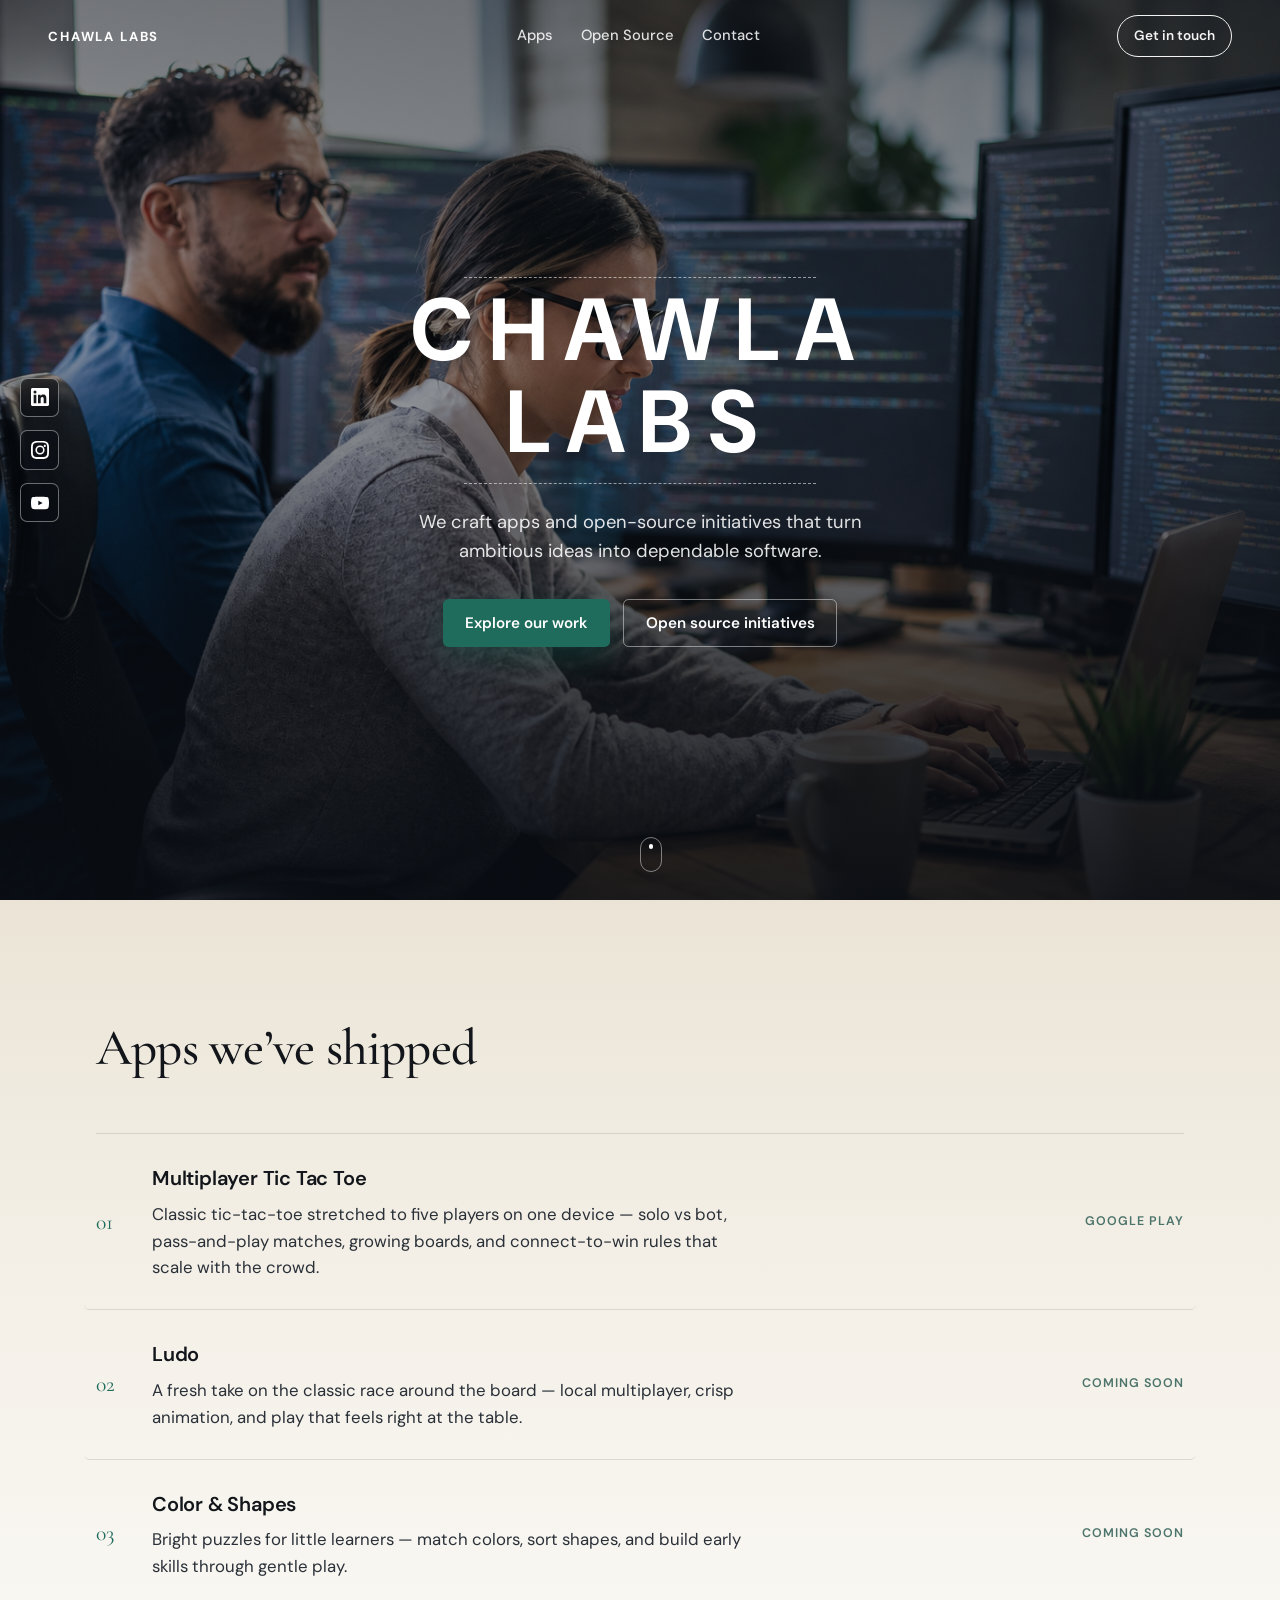
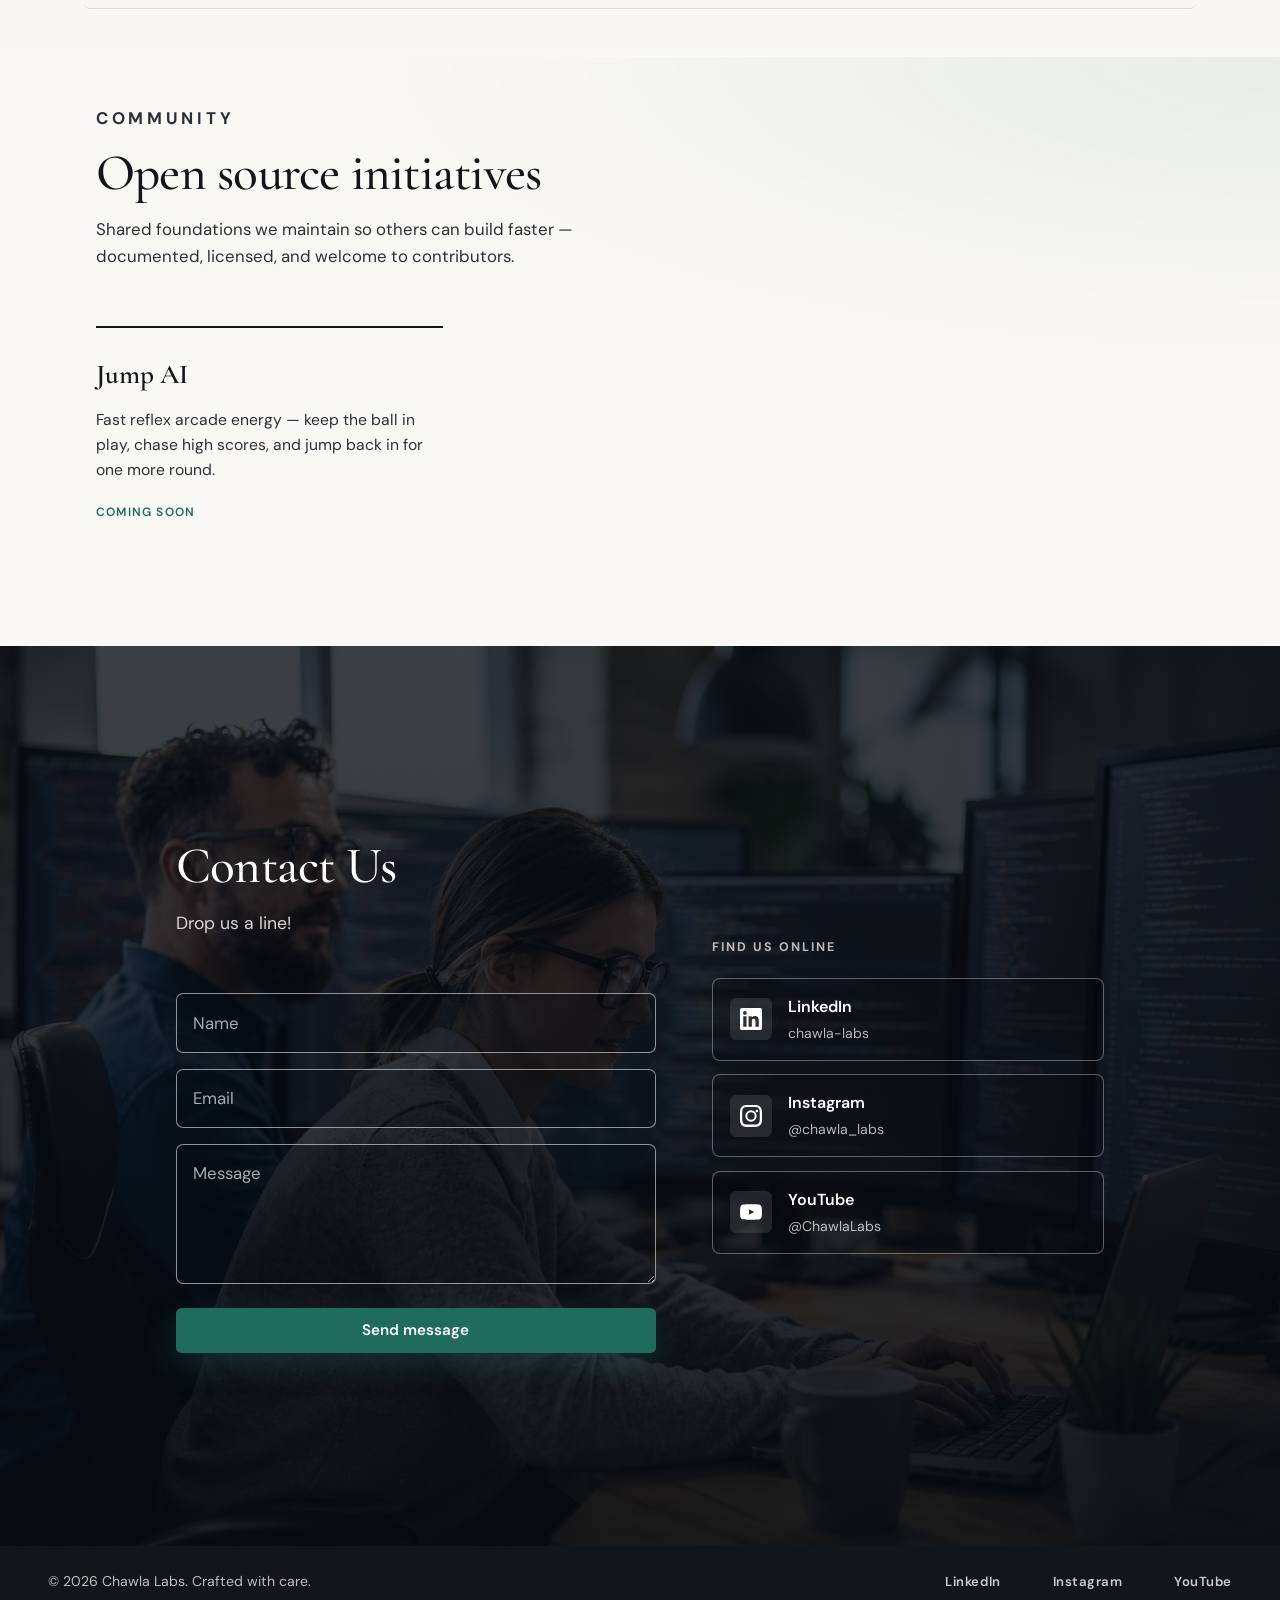
==== commit 03d064de: "added SM" ====
--- a/index.html
+++ b/index.html
@@ -29,41 +29,6 @@
       <a class="nav-cta" href="#contact">Get in touch</a>
     </header>
 
-    <nav class="social-rail" aria-label="Social media">
-      <a
-        href="https://www.linkedin.com/company/chawla-labs"
-        target="_blank"
-        rel="noopener noreferrer"
-        title="LinkedIn"
-      >
-        <span class="sr-only">LinkedIn</span>
-        <svg viewBox="0 0 24 24" width="18" height="18" fill="currentColor" aria-hidden="true">
-          <path d="M20.45 20.45h-3.55v-5.57c0-1.33-.02-3.04-1.85-3.04-1.85 0-2.14 1.45-2.14 2.94v5.67H9.35V9h3.41v1.56h.05c.48-.9 1.64-1.85 3.37-1.85 3.6 0 4.27 2.37 4.27 5.46v6.28zM5.34 7.43a2.06 2.06 0 1 1 0-4.12 2.06 2.06 0 0 1 0 4.12zM7.12 20.45H3.56V9h3.56v11.45zM22 0H2C.9 0 0 .9 0 2v20c0 1.1.9 2 2 2h20c1.1 0 2-.9 2-2V2c0-1.1-.9-2-2-2z"/>
-        </svg>
-      </a>
-      <a
-        href="https://www.instagram.com/chawla_labs/"
-        target="_blank"
-        rel="noopener noreferrer"
-        title="Instagram"
-      >
-        <span class="sr-only">Instagram</span>
-        <svg viewBox="0 0 24 24" width="18" height="18" fill="currentColor" aria-hidden="true">
-          <path d="M12 2.16c3.2 0 3.58.01 4.85.07 3.12.14 4.51 1.56 4.65 4.65.06 1.27.07 1.65.07 4.85s-.01 3.58-.07 4.85c-.14 3.09-1.53 4.5-4.65 4.65-1.27.06-1.65.07-4.85.07s-3.58-.01-4.85-.07c-3.12-.14-4.51-1.56-4.65-4.65-.06-1.27-.07-1.65-.07-4.85s.01-3.58.07-4.85C2.64 3.79 4.03 2.37 7.15 2.23 8.42 2.17 8.8 2.16 12 2.16M12 0C8.74 0 8.33.01 7.05.07 2.7.27.27 2.69.07 7.05.01 8.33 0 8.74 0 12s.01 3.67.07 4.95c.2 4.36 2.62 6.78 6.98 6.98C8.33 23.99 8.74 24 12 24s3.67-.01 4.95-.07c4.35-.2 6.78-2.62 6.98-6.98.06-1.28.07-1.69.07-4.95s-.01-3.67-.07-4.95C23.73 2.69 21.31.27 16.95.07 15.67.01 15.26 0 12 0zm0 5.84A6.16 6.16 0 1 0 18.16 12 6.16 6.16 0 0 0 12 5.84zM12 16a4 4 0 1 1 0-8 4 4 0 0 1 0 8zm6.41-10.85a1.44 1.44 0 1 0 0 2.88 1.44 1.44 0 0 0 0-2.88z"/>
-        </svg>
-      </a>
-      <a
-        href="https://www.youtube.com/@ChawlaLabs"
-        target="_blank"
-        rel="noopener noreferrer"
-        title="YouTube"
-      >
-        <span class="sr-only">YouTube</span>
-        <svg viewBox="0 0 24 24" width="18" height="18" fill="currentColor" aria-hidden="true">
-          <path d="M23.5 6.19a3.02 3.02 0 0 0-2.12-2.14C19.54 3.55 12 3.55 12 3.55s-7.54 0-9.38.5A3.02 3.02 0 0 0 .5 6.19 31.6 31.6 0 0 0 0 12a31.6 31.6 0 0 0 .5 5.81 3.02 3.02 0 0 0 2.12 2.14c1.84.5 9.38.5 9.38.5s7.54 0 9.38-.5a3.02 3.02 0 0 0 2.12-2.14A31.6 31.6 0 0 0 24 12a31.6 31.6 0 0 0-.5-5.81zM9.75 15.02V8.98L15.5 12l-5.75 3.02z"/>
-        </svg>
-      </a>
-    </nav>
 
     <main id="main">
       <section class="hero" id="top" aria-label="Introduction">
@@ -298,6 +263,42 @@
       </nav>
     </footer>
 
+    <nav class="social-rail" aria-label="Social media">
+      <a
+        href="https://www.linkedin.com/company/chawla-labs"
+        target="_blank"
+        rel="noopener noreferrer"
+        title="LinkedIn"
+      >
+        <span class="sr-only">LinkedIn</span>
+        <svg viewBox="0 0 24 24" width="18" height="18" fill="currentColor" aria-hidden="true">
+          <path d="M20.45 20.45h-3.55v-5.57c0-1.33-.02-3.04-1.85-3.04-1.85 0-2.14 1.45-2.14 2.94v5.67H9.35V9h3.41v1.56h.05c.48-.9 1.64-1.85 3.37-1.85 3.6 0 4.27 2.37 4.27 5.46v6.28zM5.34 7.43a2.06 2.06 0 1 1 0-4.12 2.06 2.06 0 0 1 0 4.12zM7.12 20.45H3.56V9h3.56v11.45zM22 0H2C.9 0 0 .9 0 2v20c0 1.1.9 2 2 2h20c1.1 0 2-.9 2-2V2c0-1.1-.9-2-2-2z"/>
+        </svg>
+      </a>
+      <a
+        href="https://www.instagram.com/chawla_labs/"
+        target="_blank"
+        rel="noopener noreferrer"
+        title="Instagram"
+      >
+        <span class="sr-only">Instagram</span>
+        <svg viewBox="0 0 24 24" width="18" height="18" fill="currentColor" aria-hidden="true">
+          <path d="M12 2.16c3.2 0 3.58.01 4.85.07 3.12.14 4.51 1.56 4.65 4.65.06 1.27.07 1.65.07 4.85s-.01 3.58-.07 4.85c-.14 3.09-1.53 4.5-4.65 4.65-1.27.06-1.65.07-4.85.07s-3.58-.01-4.85-.07c-3.12-.14-4.51-1.56-4.65-4.65-.06-1.27-.07-1.65-.07-4.85s.01-3.58.07-4.85C2.64 3.79 4.03 2.37 7.15 2.23 8.42 2.17 8.8 2.16 12 2.16M12 0C8.74 0 8.33.01 7.05.07 2.7.27.27 2.69.07 7.05.01 8.33 0 8.74 0 12s.01 3.67.07 4.95c.2 4.36 2.62 6.78 6.98 6.98C8.33 23.99 8.74 24 12 24s3.67-.01 4.95-.07c4.35-.2 6.78-2.62 6.98-6.98.06-1.28.07-1.69.07-4.95s-.01-3.67-.07-4.95C23.73 2.69 21.31.27 16.95.07 15.67.01 15.26 0 12 0zm0 5.84A6.16 6.16 0 1 0 18.16 12 6.16 6.16 0 0 0 12 5.84zM12 16a4 4 0 1 1 0-8 4 4 0 0 1 0 8zm6.41-10.85a1.44 1.44 0 1 0 0 2.88 1.44 1.44 0 0 0 0-2.88z"/>
+        </svg>
+      </a>
+      <a
+        href="https://www.youtube.com/@ChawlaLabs"
+        target="_blank"
+        rel="noopener noreferrer"
+        title="YouTube"
+      >
+        <span class="sr-only">YouTube</span>
+        <svg viewBox="0 0 24 24" width="18" height="18" fill="currentColor" aria-hidden="true">
+          <path d="M23.5 6.19a3.02 3.02 0 0 0-2.12-2.14C19.54 3.55 12 3.55 12 3.55s-7.54 0-9.38.5A3.02 3.02 0 0 0 .5 6.19 31.6 31.6 0 0 0 0 12a31.6 31.6 0 0 0 .5 5.81 3.02 3.02 0 0 0 2.12 2.14c1.84.5 9.38.5 9.38.5s7.54 0 9.38-.5a3.02 3.02 0 0 0 2.12-2.14A31.6 31.6 0 0 0 24 12a31.6 31.6 0 0 0-.5-5.81zM9.75 15.02V8.98L15.5 12l-5.75 3.02z"/>
+        </svg>
+      </a>
+    </nav>
+
     <script src="main.js" defer></script>
   </body>
 </html>
--- a/styles.css
+++ b/styles.css
@@ -159,17 +159,20 @@
   color: var(--white);
 }
 
-/* Left social rail */
+/* Left social rail — stays mid-viewport while scrolling */
 
 .social-rail {
   position: fixed;
-  left: clamp(0.65rem, 2vw, 1.15rem);
-  top: 50%;
-  transform: translateY(-50%);
-  z-index: 35;
+  left: clamp(0.75rem, 1.8vw, 1.25rem);
+  top: 0;
+  bottom: 0;
+  height: fit-content;
+  margin-block: auto;
+  z-index: 50;
   display: none;
   flex-direction: column;
-  gap: 0.65rem;
+  gap: 0.85rem;
+  pointer-events: none;
 }
 
 @media (min-width: 700px) {
@@ -179,15 +182,17 @@
 }
 
 .social-rail a {
+  pointer-events: auto;
   display: grid;
   place-items: center;
-  width: 2.35rem;
-  height: 2.35rem;
+  width: 2.45rem;
+  height: 2.45rem;
   border-radius: 0.45rem;
   color: var(--white);
-  background: rgba(8, 12, 18, 0.45);
-  border: 1px solid rgba(255, 255, 255, 0.35);
-  backdrop-filter: blur(8px);
+  background: rgba(8, 12, 18, 0.55);
+  border: 1px solid rgba(255, 255, 255, 0.4);
+  backdrop-filter: blur(10px);
+  box-shadow: 0 8px 24px rgba(0, 0, 0, 0.18);
   transition: background 0.25s var(--ease), border-color 0.25s var(--ease),
     color 0.25s var(--ease), transform 0.25s var(--ease);
 }
@@ -200,14 +205,14 @@
   transform: translateY(-2px);
 }
 
-.site-header.is-solid ~ .social-rail a {
+body.is-scrolled .social-rail a {
   color: var(--ink);
-  background: rgba(250, 248, 244, 0.88);
+  background: rgba(250, 248, 244, 0.92);
   border-color: var(--line-dark);
 }
 
-.site-header.is-solid ~ .social-rail a:hover,
-.site-header.is-solid ~ .social-rail a:focus-visible {
+body.is-scrolled .social-rail a:hover,
+body.is-scrolled .social-rail a:focus-visible {
   color: var(--white);
   background: var(--accent);
   border-color: var(--accent);
@@ -621,7 +626,7 @@
 
 .contact {
   padding: 0;
-  min-height: 85svh;
+  min-height: 100svh;
   display: grid;
   place-items: center;
   color: var(--white);
@@ -658,13 +663,17 @@
   padding: clamp(5rem, 12vw, 7rem) 0;
   display: grid;
   gap: 2.5rem 3.5rem;
-  align-items: start;
+  align-items: center;
 }
 
 @media (min-width: 800px) {
   .contact-inner {
-    grid-template-columns: minmax(0, 1.15fr) minmax(0, 0.85fr);
-  }
+    grid-template-columns: minmax(0, 1.1fr) minmax(0, 0.9fr);
+  }
+}
+
+.contact-copy {
+  justify-self: stretch;
 }
 
 .contact-copy .section-head {
@@ -678,7 +687,9 @@
 }
 
 .contact-social {
-  padding-top: 0.25rem;
+  justify-self: stretch;
+  align-self: center;
+  padding-top: 0;
 }
 
 .contact-social-label {
@@ -797,7 +808,7 @@
 .social-links {
   display: flex;
   flex-wrap: wrap;
-  gap: 1.25rem;
+  gap: 0.75rem 3.25rem;
 }
 
 .social-links a {
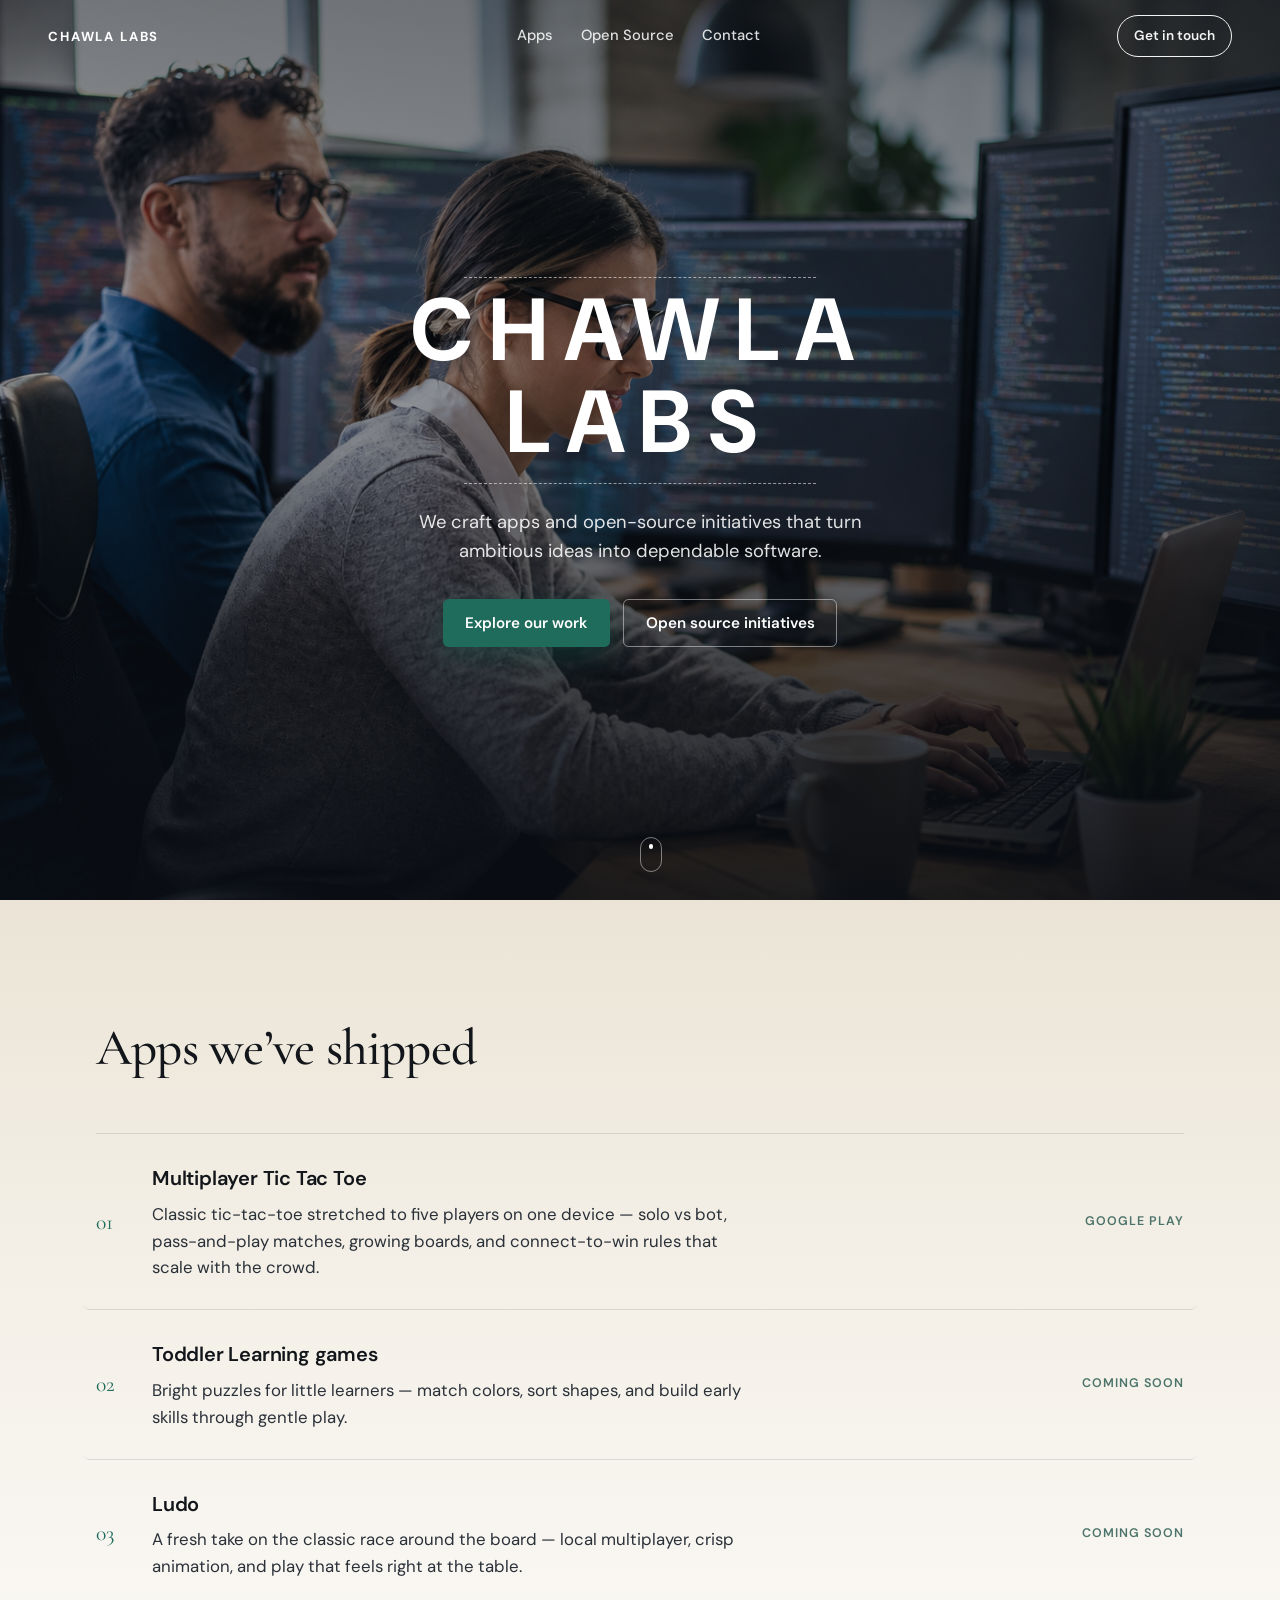
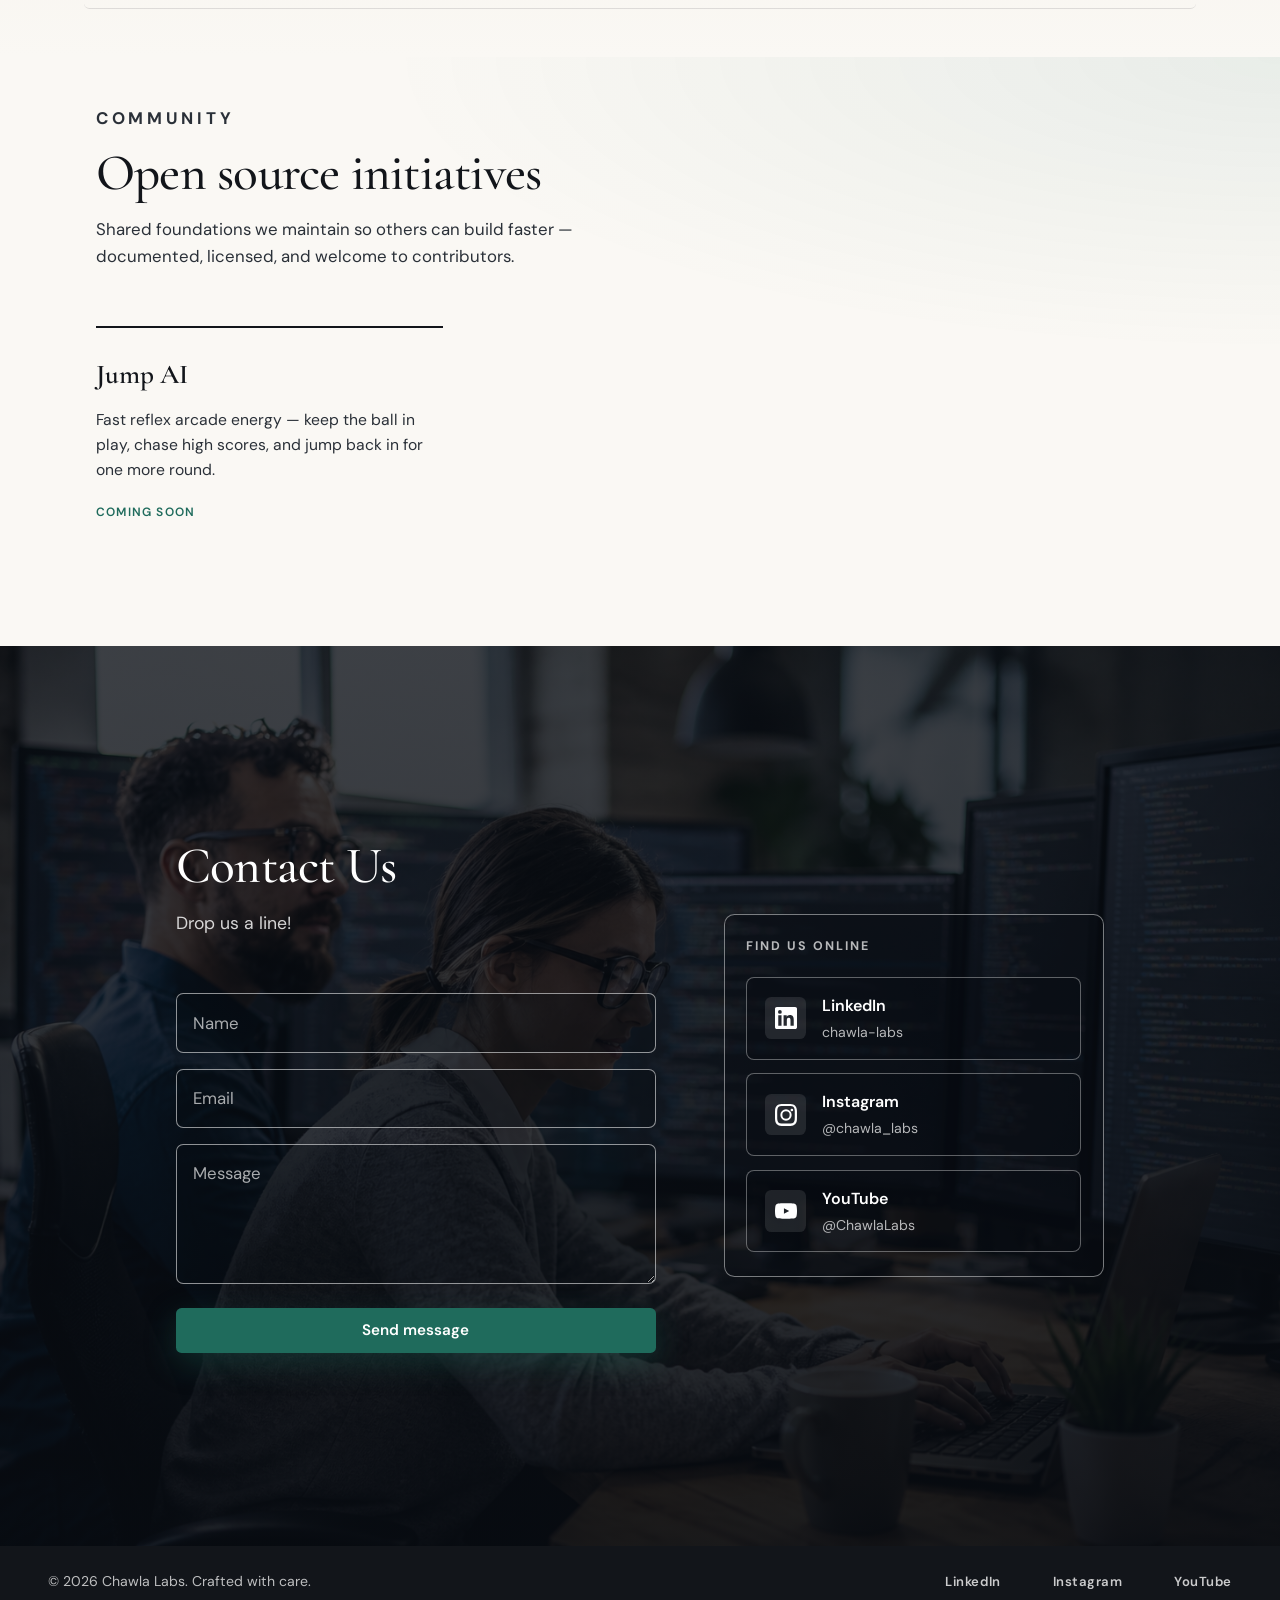
==== commit 9c628efb: "feat: rename color & shapes to Toddler Learning games and add privacy policy - Reorder shipped apps:" ====
--- a/index.html
+++ b/index.html
@@ -82,27 +82,27 @@
               </a>
             </li>
             <li data-reveal>
+              <a class="work-item work-item-link" href="apps/color-shapes.html">
+                <span class="work-index">02</span>
+                <div class="work-body">
+                  <h3>Toddler Learning games</h3>
+                  <p>
+                    Bright puzzles for little learners — match colors, sort
+                    shapes, and build early skills through gentle play.
+                  </p>
+                </div>
+                <span class="work-meta">Coming soon</span>
+              </a>
+            </li>
+            <li data-reveal>
               <a class="work-item work-item-link" href="apps/ludo.html">
-                <span class="work-index">02</span>
+                <span class="work-index">03</span>
                 <div class="work-body">
                   <h3>Ludo</h3>
                   <p>
                     A fresh take on the classic race around the board — local
                     multiplayer, crisp animation, and play that feels right at
                     the table.
-                  </p>
-                </div>
-                <span class="work-meta">Coming soon</span>
-              </a>
-            </li>
-            <li data-reveal>
-              <a class="work-item work-item-link" href="apps/color-shapes.html">
-                <span class="work-index">03</span>
-                <div class="work-body">
-                  <h3>Color &amp; Shapes</h3>
-                  <p>
-                    Bright puzzles for little learners — match colors, sort
-                    shapes, and build early skills through gentle play.
                   </p>
                 </div>
                 <span class="work-meta">Coming soon</span>
--- a/styles.css
+++ b/styles.css
@@ -159,63 +159,10 @@
   color: var(--white);
 }
 
-/* Left social rail — stays mid-viewport while scrolling */
+/* Left social rail — hidden */
 
 .social-rail {
-  position: fixed;
-  left: clamp(0.75rem, 1.8vw, 1.25rem);
-  top: 0;
-  bottom: 0;
-  height: fit-content;
-  margin-block: auto;
-  z-index: 50;
-  display: none;
-  flex-direction: column;
-  gap: 0.85rem;
-  pointer-events: none;
-}
-
-@media (min-width: 700px) {
-  .social-rail {
-    display: flex;
-  }
-}
-
-.social-rail a {
-  pointer-events: auto;
-  display: grid;
-  place-items: center;
-  width: 2.45rem;
-  height: 2.45rem;
-  border-radius: 0.45rem;
-  color: var(--white);
-  background: rgba(8, 12, 18, 0.55);
-  border: 1px solid rgba(255, 255, 255, 0.4);
-  backdrop-filter: blur(10px);
-  box-shadow: 0 8px 24px rgba(0, 0, 0, 0.18);
-  transition: background 0.25s var(--ease), border-color 0.25s var(--ease),
-    color 0.25s var(--ease), transform 0.25s var(--ease);
-}
-
-.social-rail a:hover,
-.social-rail a:focus-visible {
-  background: var(--accent);
-  border-color: var(--accent);
-  color: var(--white);
-  transform: translateY(-2px);
-}
-
-body.is-scrolled .social-rail a {
-  color: var(--ink);
-  background: rgba(250, 248, 244, 0.92);
-  border-color: var(--line-dark);
-}
-
-body.is-scrolled .social-rail a:hover,
-body.is-scrolled .social-rail a:focus-visible {
-  color: var(--white);
-  background: var(--accent);
-  border-color: var(--accent);
+  display: none !important;
 }
 
 @media (min-width: 768px) {
@@ -689,7 +636,11 @@
 .contact-social {
   justify-self: stretch;
   align-self: center;
-  padding-top: 0;
+  margin: 0.5rem 0 0.5rem 0.75rem;
+  padding: 1.35rem 1.35rem 1.5rem;
+  border: 1px solid rgba(255, 255, 255, 0.45);
+  border-radius: 0.65rem;
+  background: rgba(8, 12, 18, 0.28);
 }
 
 .contact-social-label {
@@ -1078,3 +1029,26 @@
 .app-back {
   margin-top: 1rem;
 }
+
+.policy-meta {
+  color: var(--ink-soft);
+  font-size: 0.95rem;
+  margin-bottom: 2.25rem;
+  padding: 1rem 1.15rem;
+  background: var(--white);
+  border-radius: 0.65rem;
+  border: 1px solid var(--line-dark);
+}
+
+.policy-meta code {
+  font-size: 0.88em;
+  background: var(--paper);
+  padding: 0.1em 0.35em;
+  border-radius: 0.25rem;
+}
+
+.app-block a {
+  color: var(--accent-deep);
+  text-decoration: underline;
+  text-underline-offset: 0.15em;
+}
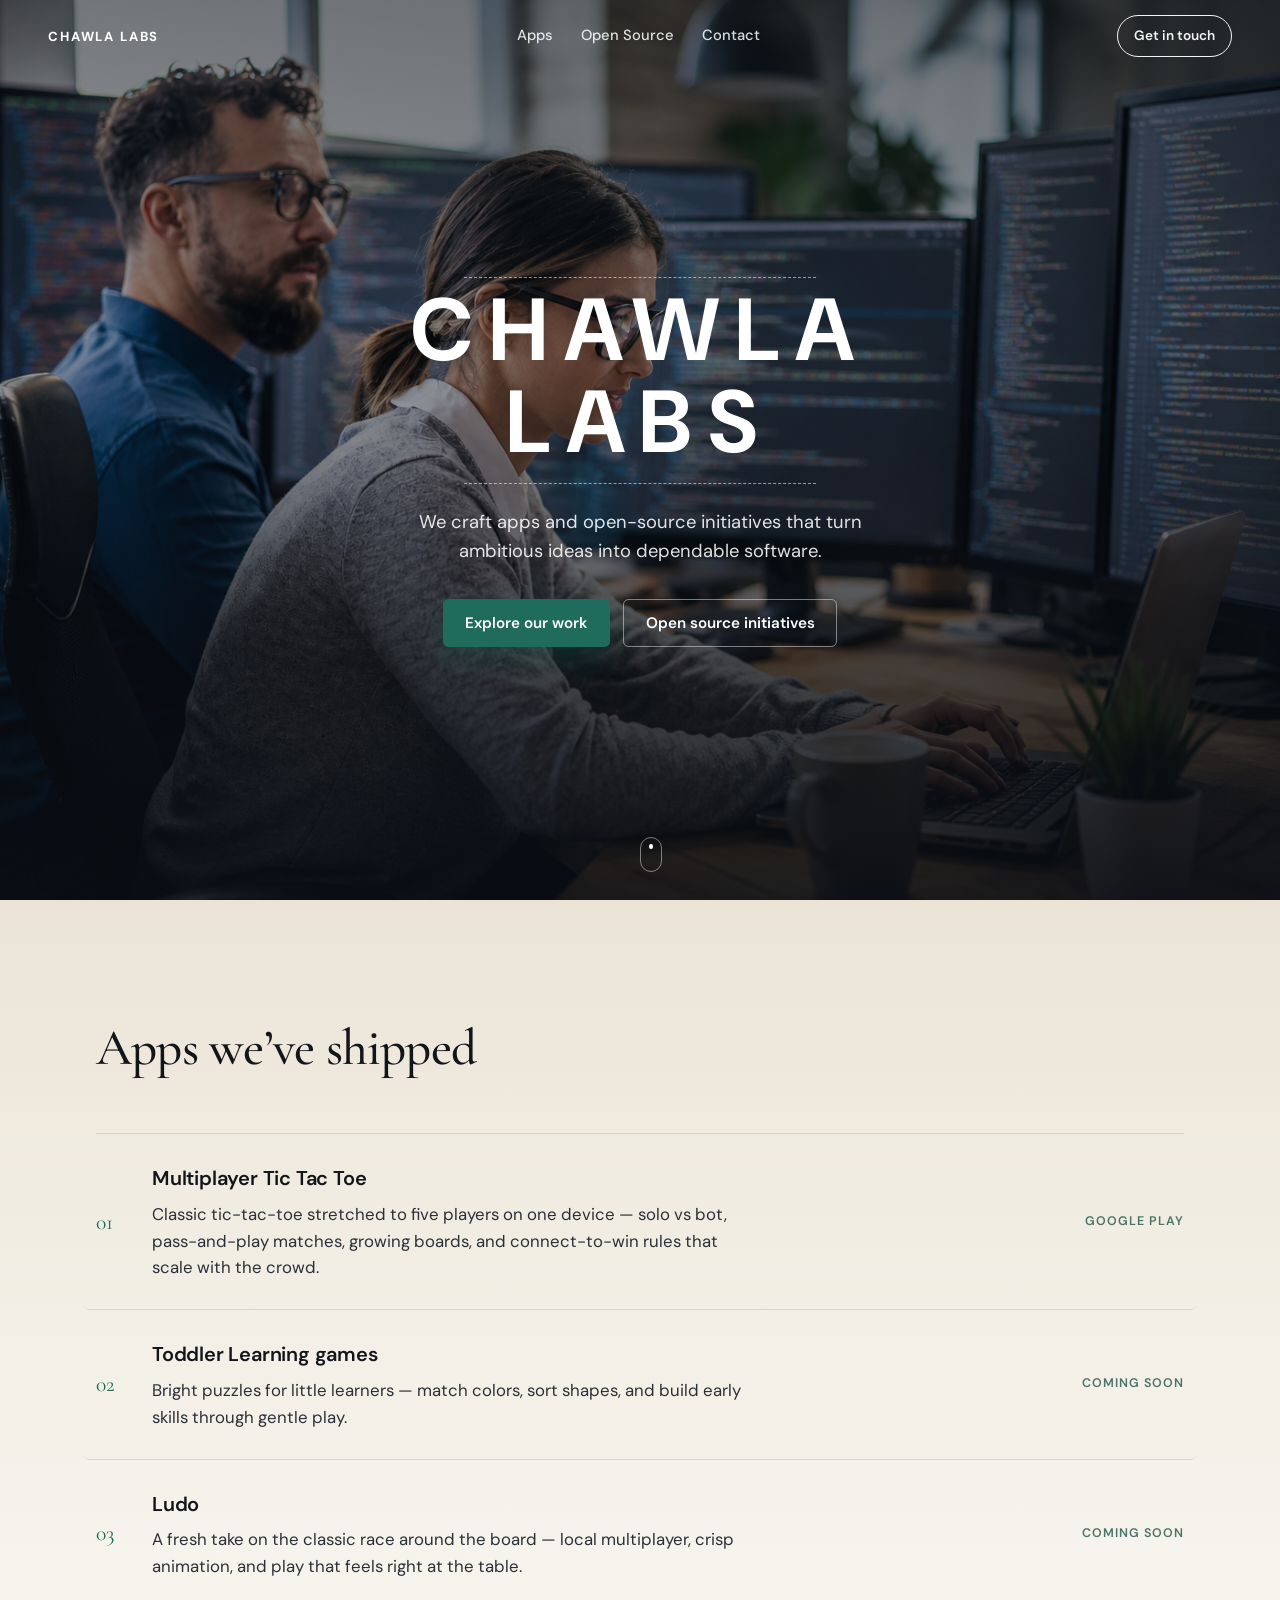
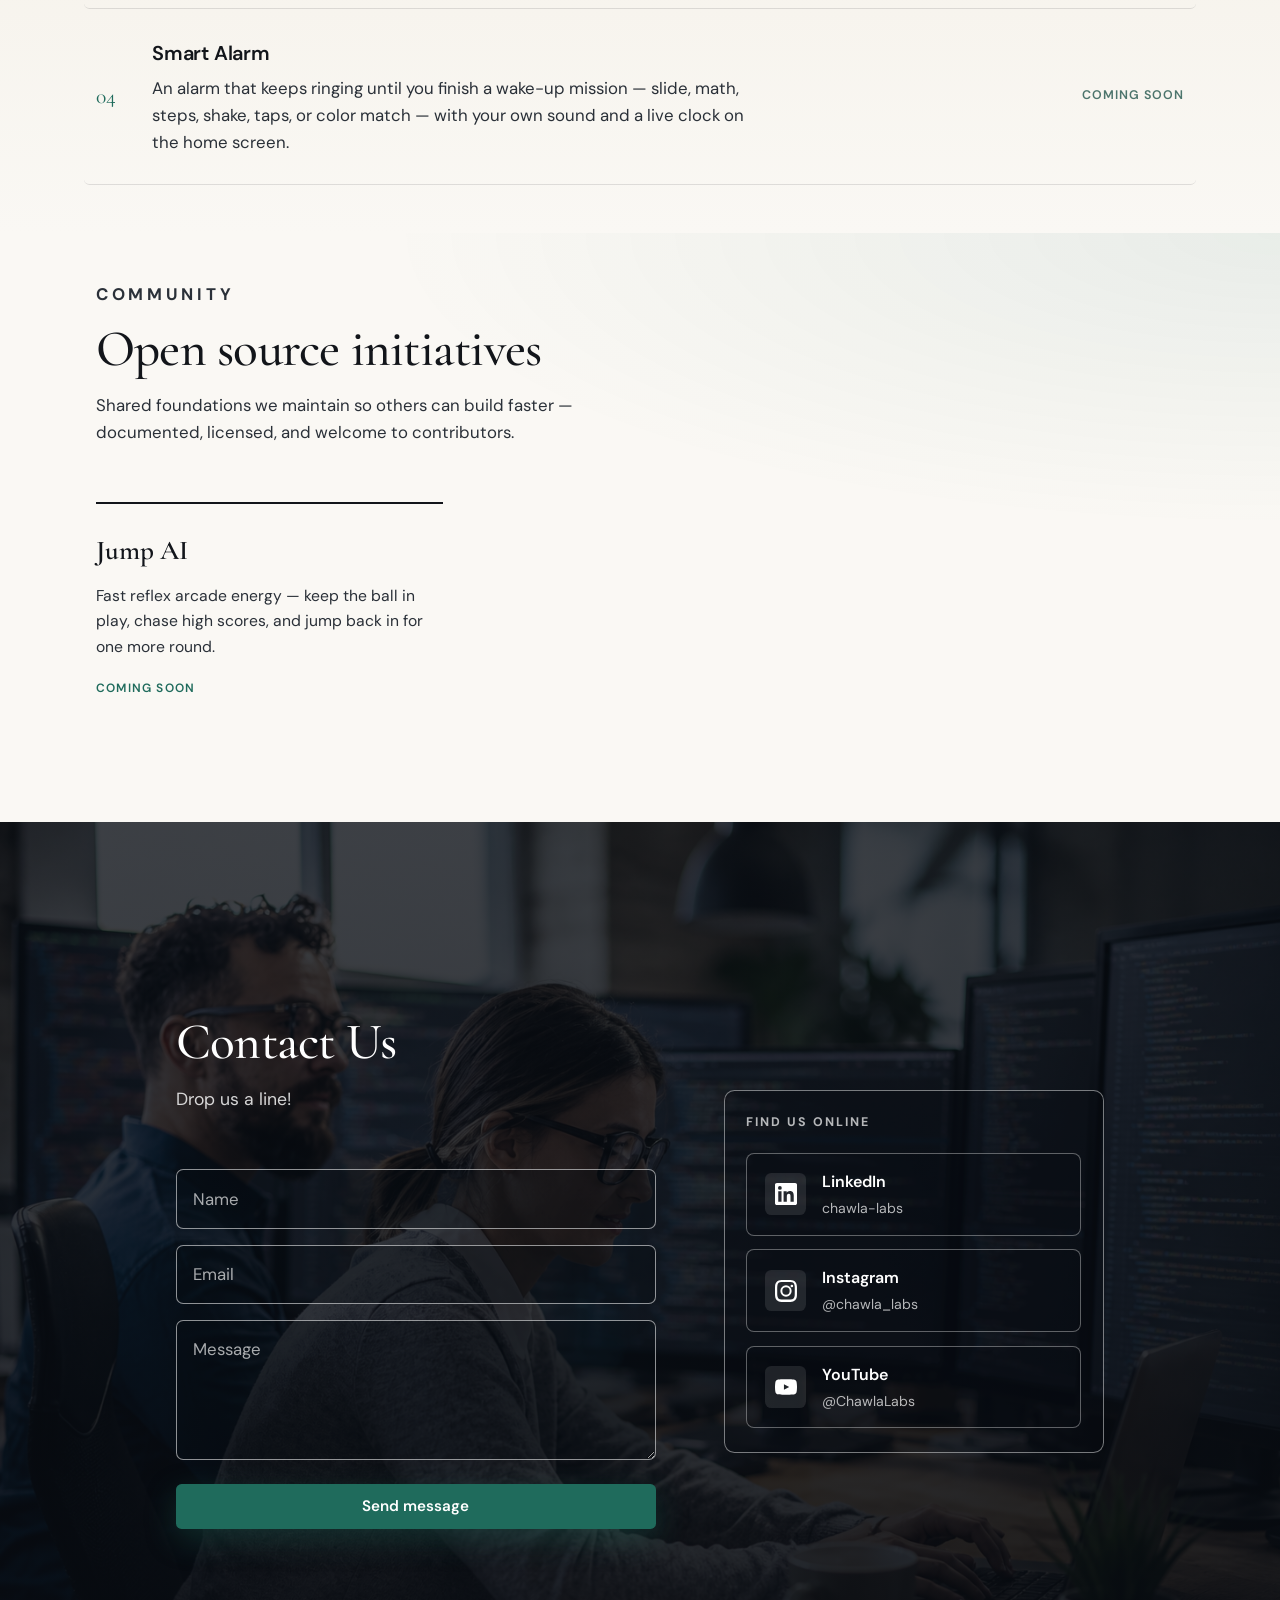
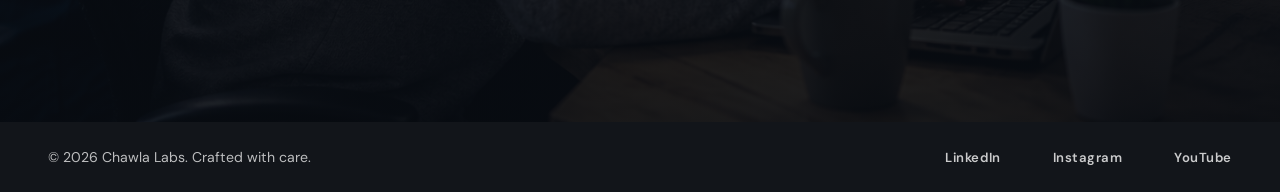
==== commit 56de193f: "feat: add Smart Alarm to shipped apps with feature and privacy pages - Add Smart Alarm card to Apps " ====
--- a/index.html
+++ b/index.html
@@ -103,6 +103,20 @@
                     A fresh take on the classic race around the board — local
                     multiplayer, crisp animation, and play that feels right at
                     the table.
+                  </p>
+                </div>
+                <span class="work-meta">Coming soon</span>
+              </a>
+            </li>
+            <li data-reveal>
+              <a class="work-item work-item-link" href="apps/smart-alarm.html">
+                <span class="work-index">04</span>
+                <div class="work-body">
+                  <h3>Smart Alarm</h3>
+                  <p>
+                    An alarm that keeps ringing until you finish a wake-up
+                    mission — slide, math, steps, shake, taps, or color match —
+                    with your own sound and a live clock on the home screen.
                   </p>
                 </div>
                 <span class="work-meta">Coming soon</span>
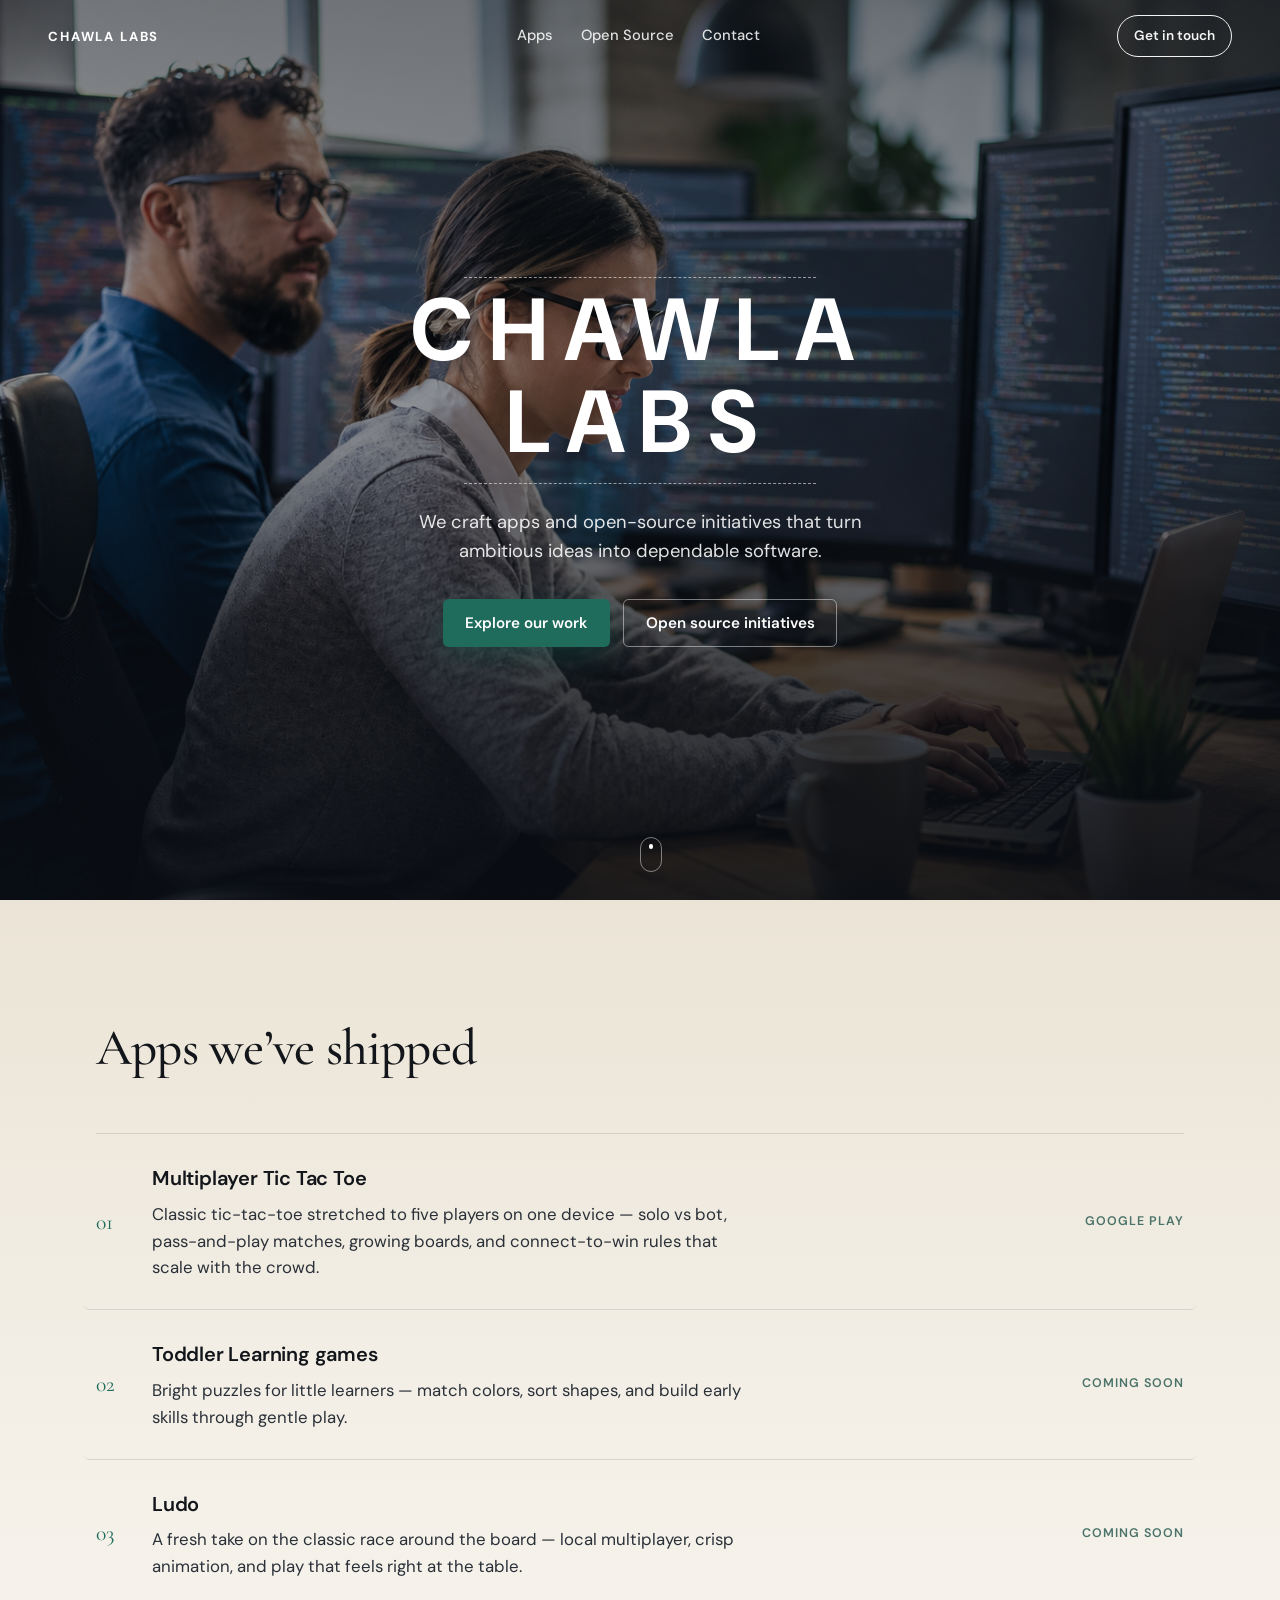
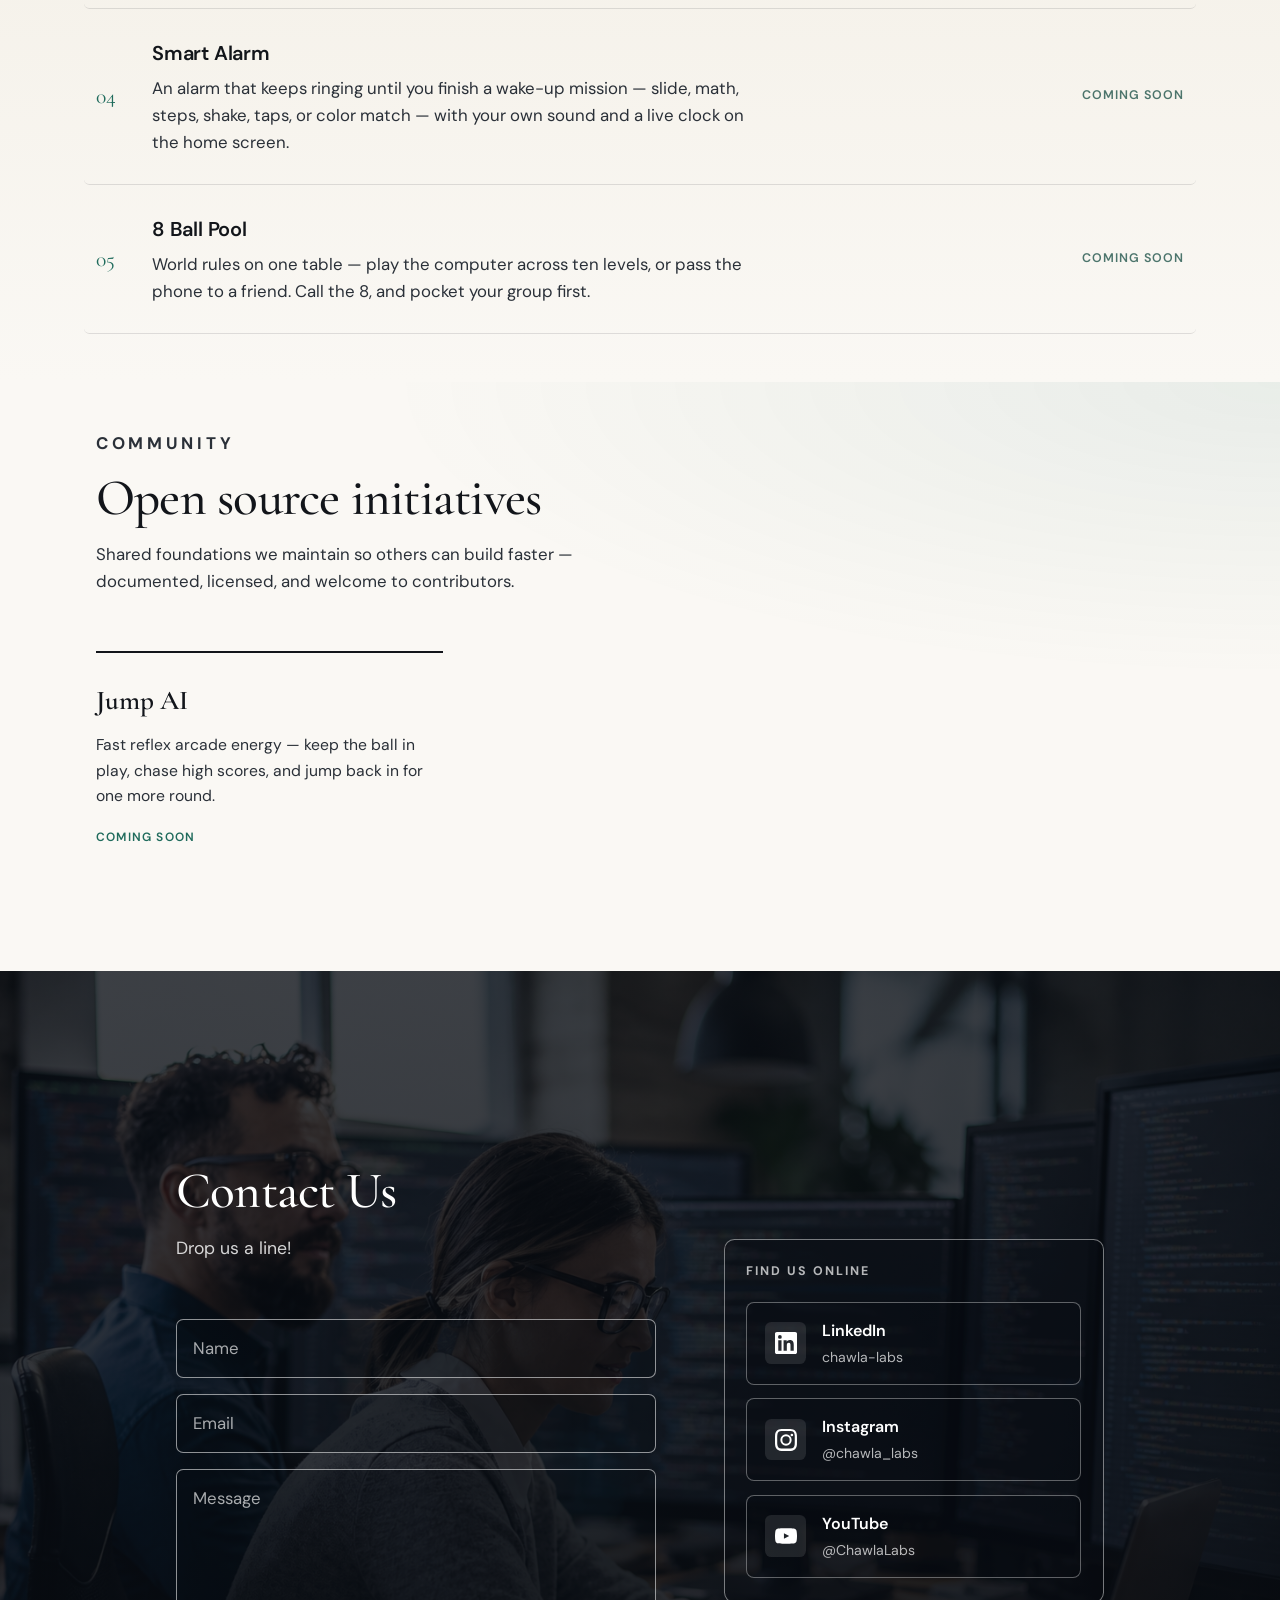
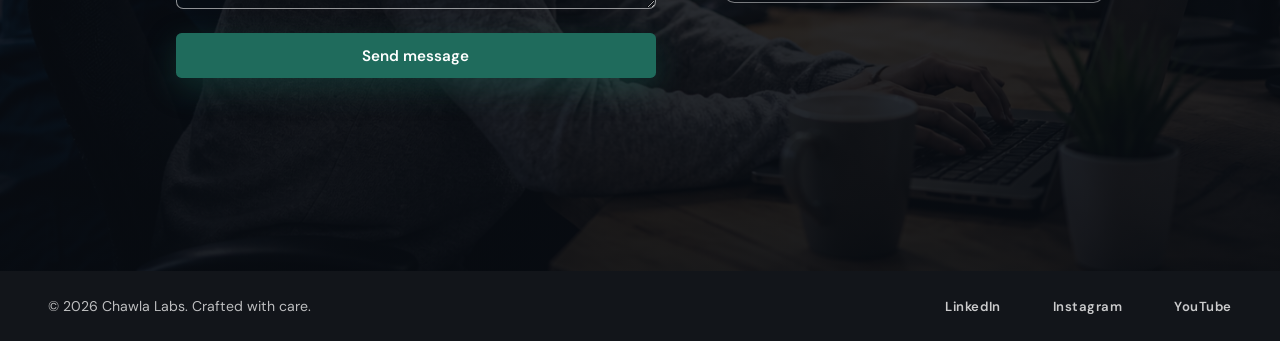
==== commit 83799e0b: "feat: add 8 Ball Pool to shipped apps with feature and privacy pages - Add 8 Ball Pool card to Apps " ====
--- a/index.html
+++ b/index.html
@@ -117,6 +117,20 @@
                     An alarm that keeps ringing until you finish a wake-up
                     mission — slide, math, steps, shake, taps, or color match —
                     with your own sound and a live clock on the home screen.
+                  </p>
+                </div>
+                <span class="work-meta">Coming soon</span>
+              </a>
+            </li>
+            <li data-reveal>
+              <a class="work-item work-item-link" href="apps/8-ball-pool.html">
+                <span class="work-index">05</span>
+                <div class="work-body">
+                  <h3>8 Ball Pool</h3>
+                  <p>
+                    World rules on one table — play the computer across ten
+                    levels, or pass the phone to a friend. Call the 8, and
+                    pocket your group first.
                   </p>
                 </div>
                 <span class="work-meta">Coming soon</span>
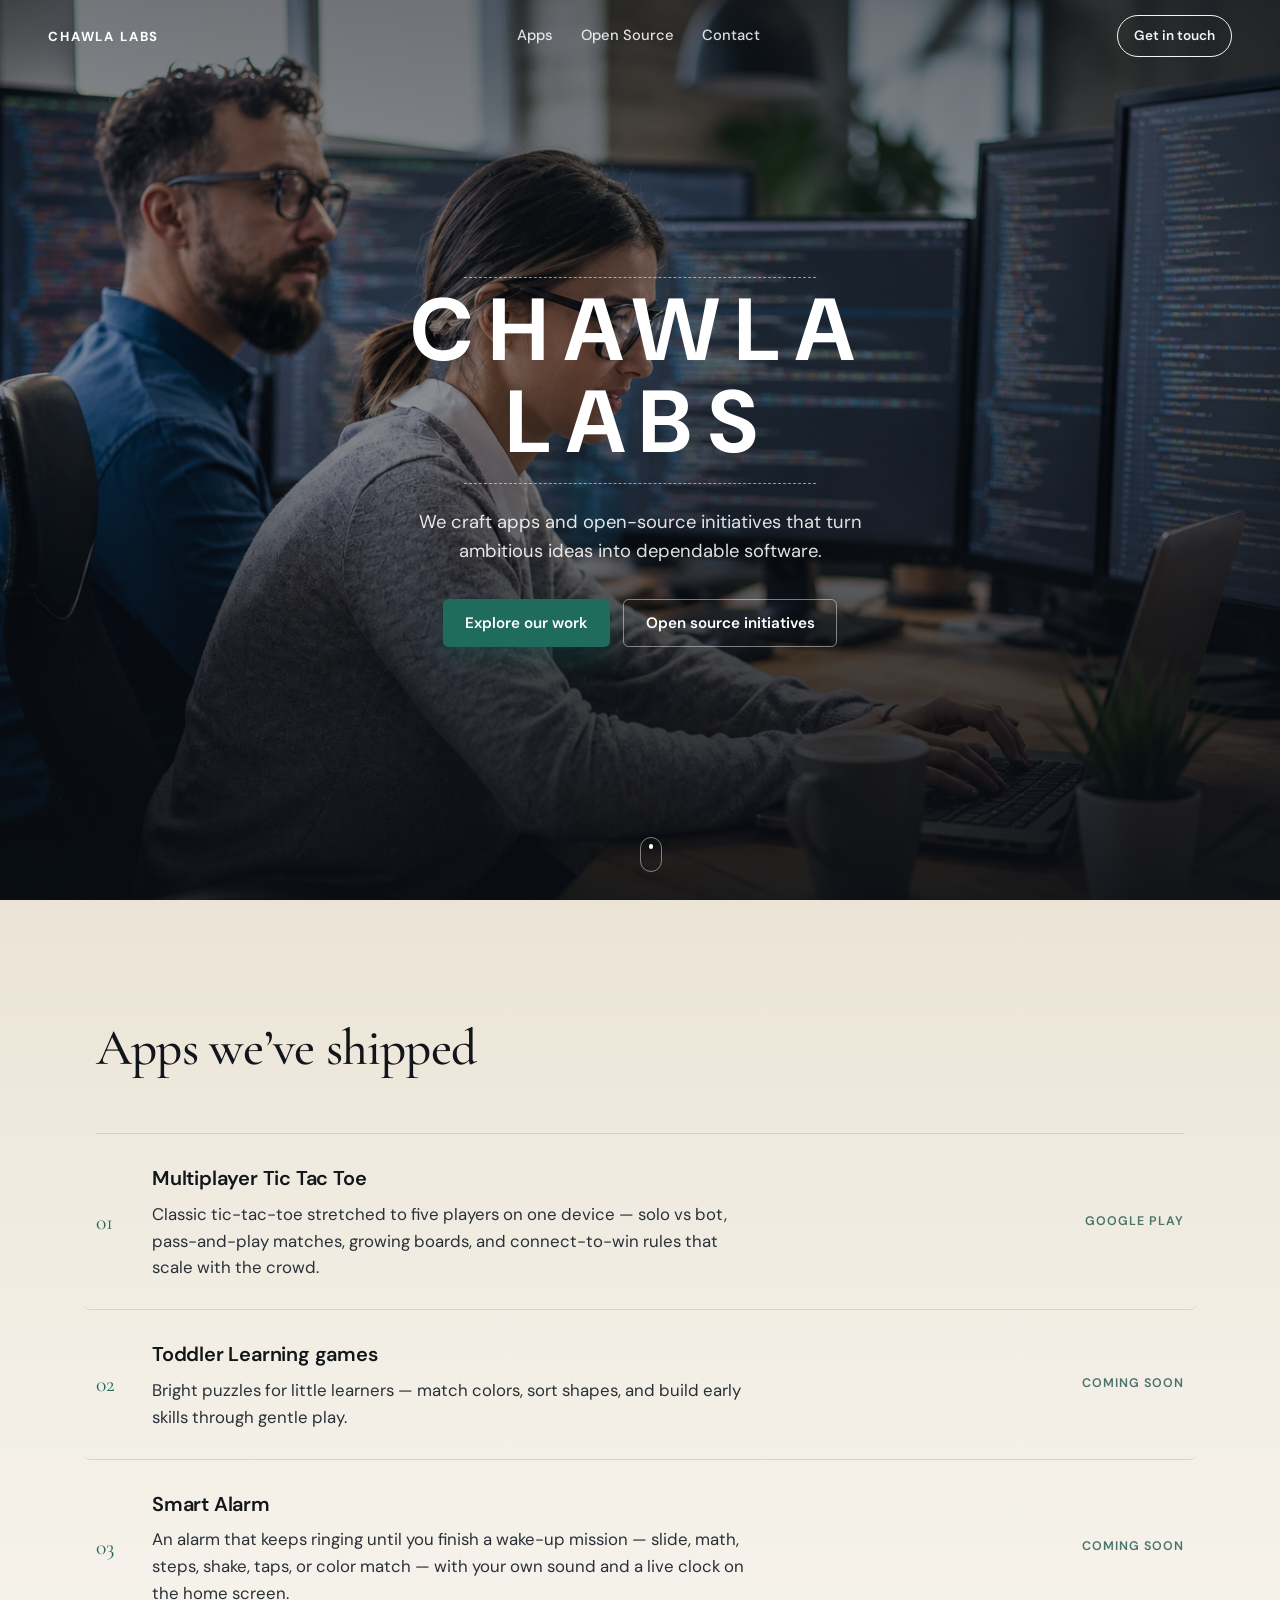
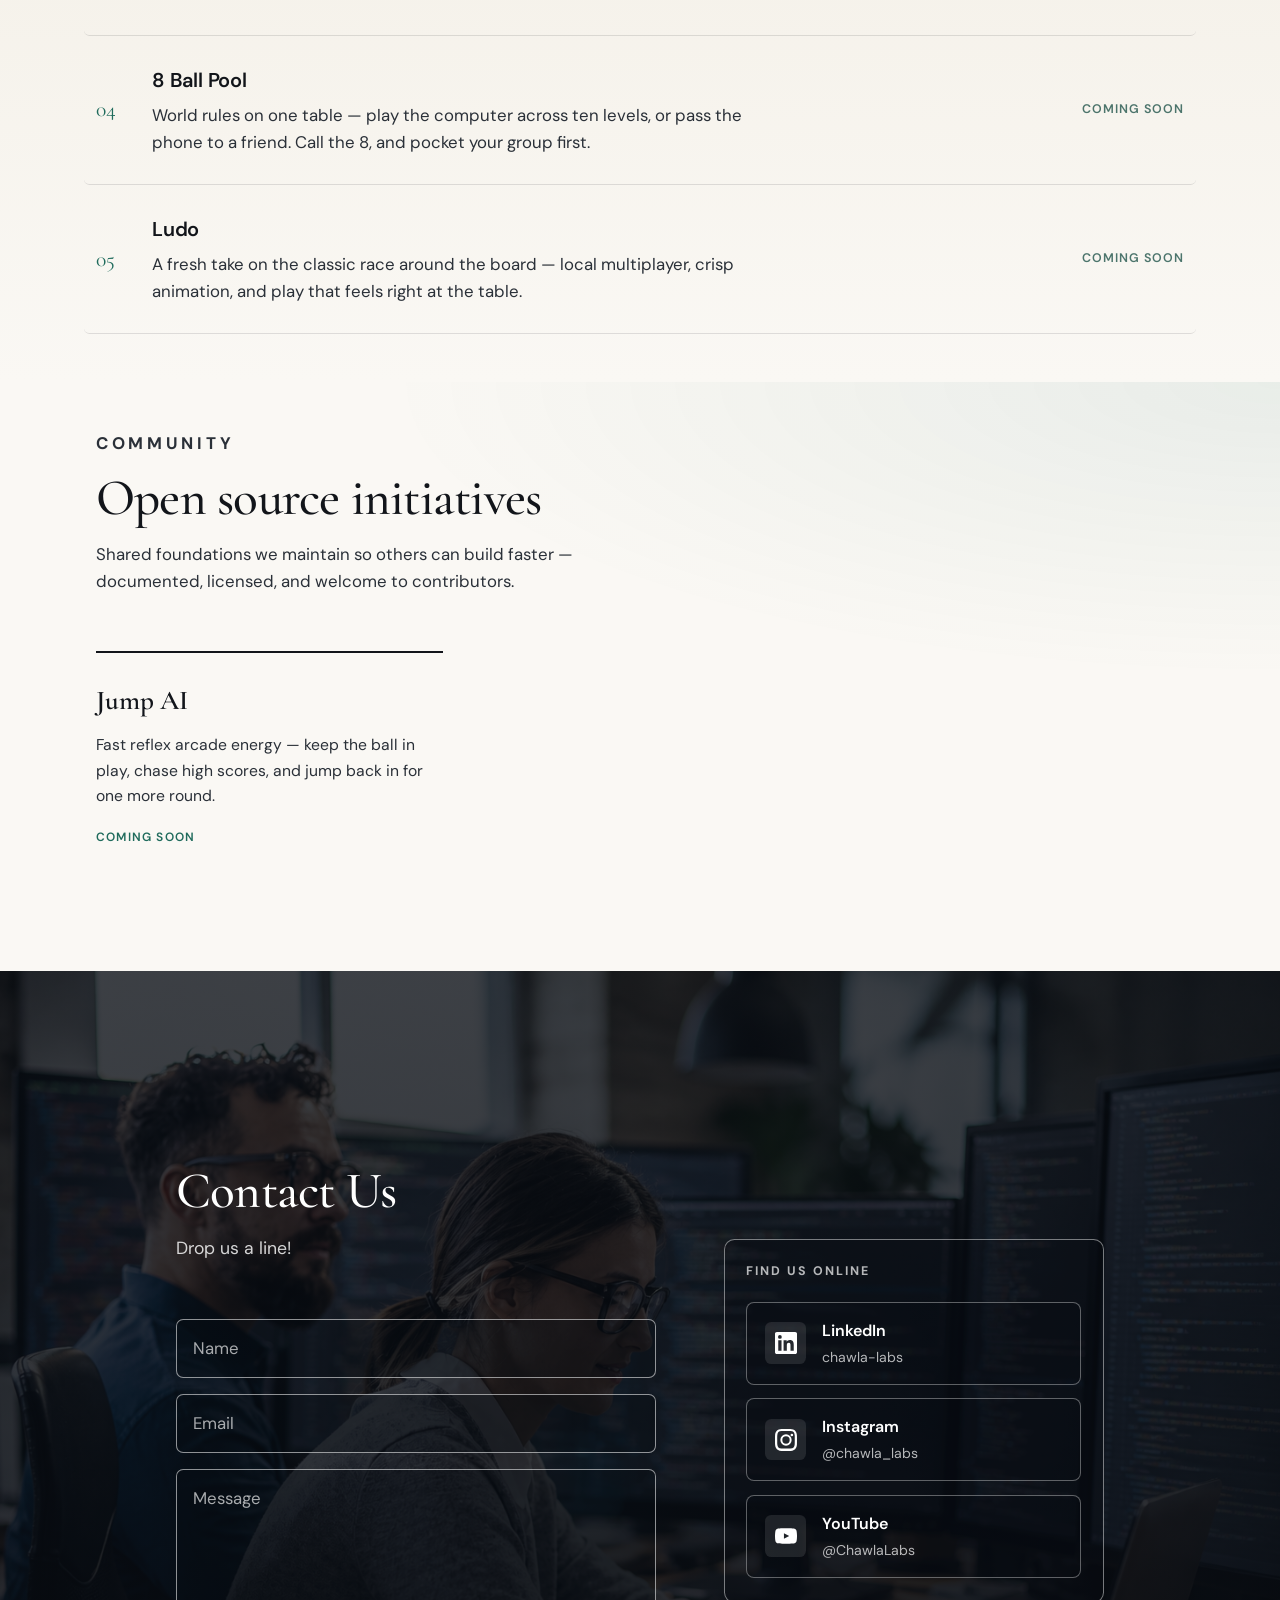
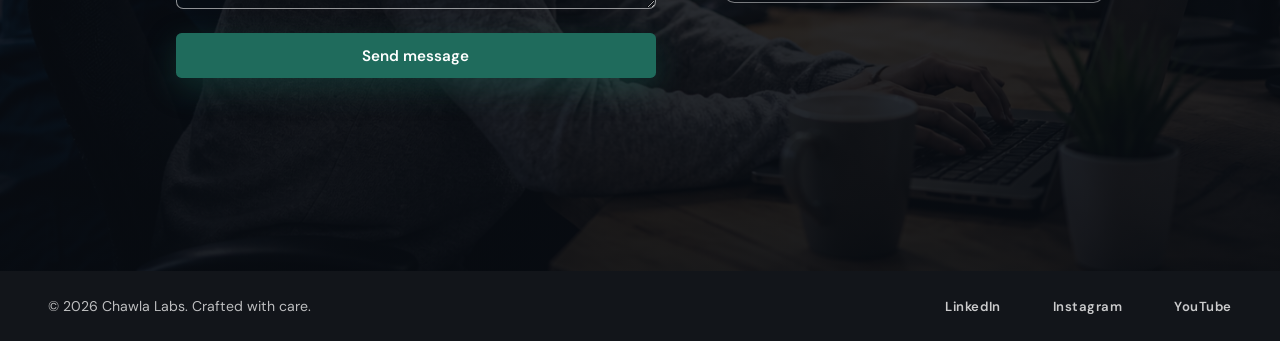
==== commit 28edcc08: "feat: move Ludo to the end of shipped apps Renumber the homepage app list so Smart Alarm and 8 Ball " ====
--- a/index.html
+++ b/index.html
@@ -95,42 +95,42 @@
               </a>
             </li>
             <li data-reveal>
+              <a class="work-item work-item-link" href="apps/smart-alarm.html">
+                <span class="work-index">03</span>
+                <div class="work-body">
+                  <h3>Smart Alarm</h3>
+                  <p>
+                    An alarm that keeps ringing until you finish a wake-up
+                    mission — slide, math, steps, shake, taps, or color match —
+                    with your own sound and a live clock on the home screen.
+                  </p>
+                </div>
+                <span class="work-meta">Coming soon</span>
+              </a>
+            </li>
+            <li data-reveal>
+              <a class="work-item work-item-link" href="apps/8-ball-pool.html">
+                <span class="work-index">04</span>
+                <div class="work-body">
+                  <h3>8 Ball Pool</h3>
+                  <p>
+                    World rules on one table — play the computer across ten
+                    levels, or pass the phone to a friend. Call the 8, and
+                    pocket your group first.
+                  </p>
+                </div>
+                <span class="work-meta">Coming soon</span>
+              </a>
+            </li>
+            <li data-reveal>
               <a class="work-item work-item-link" href="apps/ludo.html">
-                <span class="work-index">03</span>
+                <span class="work-index">05</span>
                 <div class="work-body">
                   <h3>Ludo</h3>
                   <p>
                     A fresh take on the classic race around the board — local
                     multiplayer, crisp animation, and play that feels right at
                     the table.
-                  </p>
-                </div>
-                <span class="work-meta">Coming soon</span>
-              </a>
-            </li>
-            <li data-reveal>
-              <a class="work-item work-item-link" href="apps/smart-alarm.html">
-                <span class="work-index">04</span>
-                <div class="work-body">
-                  <h3>Smart Alarm</h3>
-                  <p>
-                    An alarm that keeps ringing until you finish a wake-up
-                    mission — slide, math, steps, shake, taps, or color match —
-                    with your own sound and a live clock on the home screen.
-                  </p>
-                </div>
-                <span class="work-meta">Coming soon</span>
-              </a>
-            </li>
-            <li data-reveal>
-              <a class="work-item work-item-link" href="apps/8-ball-pool.html">
-                <span class="work-index">05</span>
-                <div class="work-body">
-                  <h3>8 Ball Pool</h3>
-                  <p>
-                    World rules on one table — play the computer across ten
-                    levels, or pass the phone to a friend. Call the 8, and
-                    pocket your group first.
                   </p>
                 </div>
                 <span class="work-meta">Coming soon</span>
